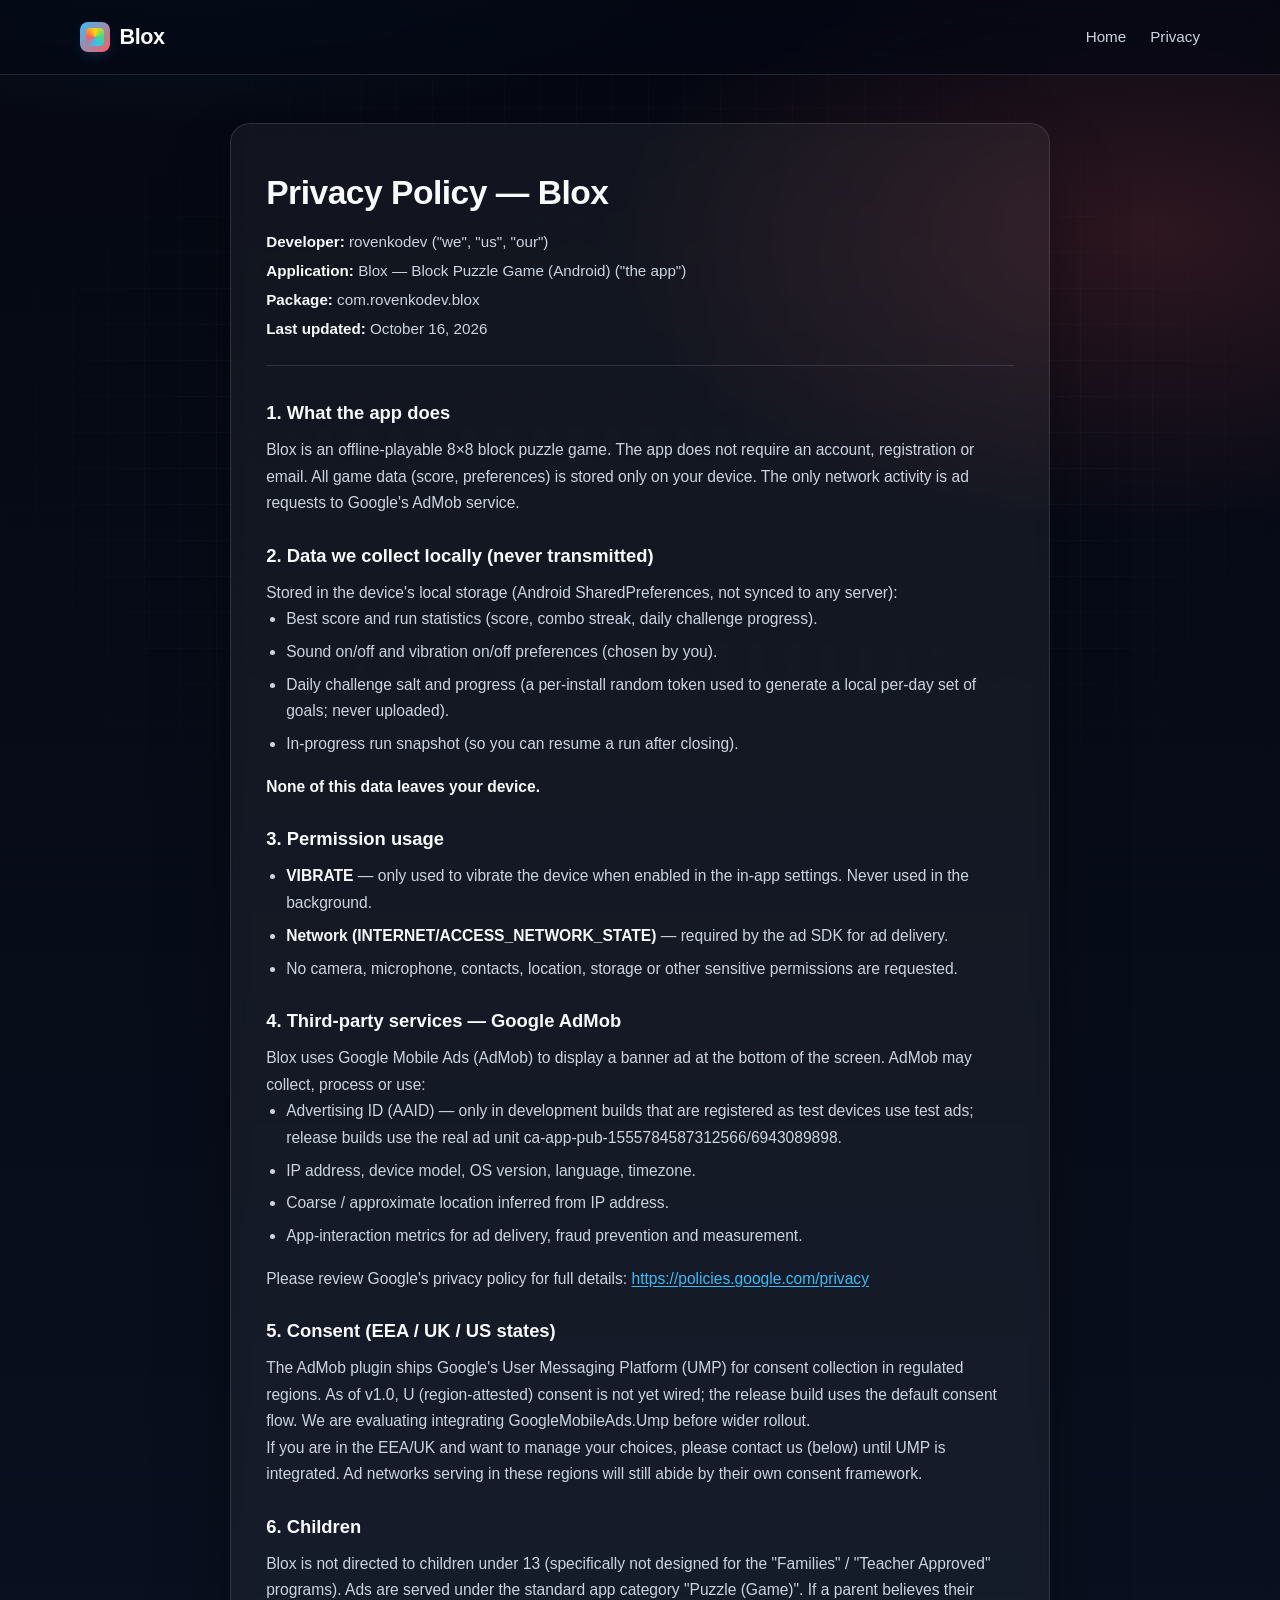
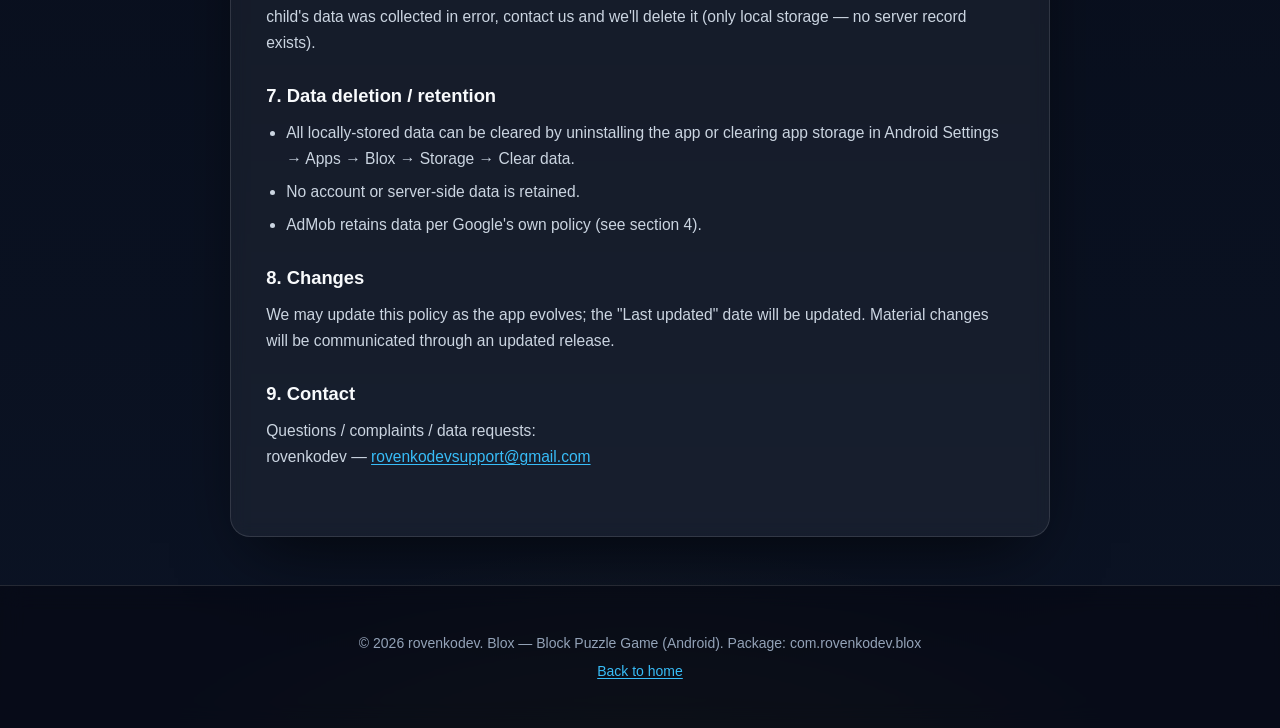
==== privacypolicy.html @ 8f660468 "Add Blox website" ====
<!DOCTYPE html>
<html lang="en">
<head>
  <meta charset="UTF-8" />
  <meta name="viewport" content="width=device-width, initial-scale=1.0" />
  <title>Privacy Policy — Blox</title>
  <meta name="description" content="Privacy policy for Blox, an offline-playable 8x8 block puzzle game for Android." />
  <link rel="icon" type="image/png" href="favicon.png" />
  <link rel="stylesheet" href="assets/css/style.css" />
</head>
<body>
  <header class="site-header">
    <div class="container header-inner">
      <a href="/" class="logo">
        <span class="logo-mark" aria-hidden="true"></span>
        Blox
      </a>
      <nav class="nav">
        <a href="/">Home</a>
        <a href="privacypolicy.html">Privacy</a>
      </nav>
    </div>
  </header>

  <main class="container" style="padding: 3rem 1.5rem 1rem;">
    <div class="policy-card container-narrow" style="max-width:var(--container-narrow); margin:0 auto;">
      <header class="policy-header">
        <h1>Privacy Policy — Blox</h1>
        <p><strong>Developer:</strong> rovenkodev ("we", "us", "our")</p>
        <p><strong>Application:</strong> Blox — Block Puzzle Game (Android) ("the app")</p>
        <p><strong>Package:</strong> com.rovenkodev.blox</p>
        <p><strong>Last updated:</strong> October 16, 2026</p>
      </header>

      <section>
        <h2>1. What the app does</h2>
        <p>
          Blox is an offline-playable 8×8 block puzzle game. The app does not require an account,
          registration or email. All game data (score, preferences) is stored only on your device.
          The only network activity is ad requests to Google's AdMob service.
        </p>
      </section>

      <section>
        <h2>2. Data we collect locally (never transmitted)</h2>
        <p>
          Stored in the device's local storage (Android SharedPreferences, not synced to any server):
        </p>
        <ul>
          <li>Best score and run statistics (score, combo streak, daily challenge progress).</li>
          <li>Sound on/off and vibration on/off preferences (chosen by you).</li>
          <li>Daily challenge salt and progress (a per-install random token used to generate a local per-day set of goals; never uploaded).</li>
          <li>In-progress run snapshot (so you can resume a run after closing).</li>
        </ul>
        <p><strong>None of this data leaves your device.</strong></p>
      </section>

      <section>
        <h2>3. Permission usage</h2>
        <ul>
          <li><strong>VIBRATE</strong> — only used to vibrate the device when enabled in the in-app settings. Never used in the background.</li>
          <li><strong>Network (INTERNET/ACCESS_NETWORK_STATE)</strong> — required by the ad SDK for ad delivery.</li>
          <li>No camera, microphone, contacts, location, storage or other sensitive permissions are requested.</li>
        </ul>
      </section>

      <section>
        <h2>4. Third-party services — Google AdMob</h2>
        <p>
          Blox uses Google Mobile Ads (AdMob) to display a banner ad at the bottom of the screen.
          AdMob may collect, process or use:
        </p>
        <ul>
          <li>Advertising ID (AAID) — only in development builds that are registered as test devices use test ads; release builds use the real ad unit ca-app-pub-1555784587312566/6943089898.</li>
          <li>IP address, device model, OS version, language, timezone.</li>
          <li>Coarse / approximate location inferred from IP address.</li>
          <li>App-interaction metrics for ad delivery, fraud prevention and measurement.</li>
        </ul>
        <p>
          Please review Google's privacy policy for full details:
          <a href="https://policies.google.com/privacy" target="_blank" rel="noopener noreferrer">https://policies.google.com/privacy</a>
        </p>
      </section>

      <section>
        <h2>5. Consent (EEA / UK / US states)</h2>
        <p>
          The AdMob plugin ships Google's User Messaging Platform (UMP) for consent collection in regulated
          regions. As of v1.0, U (region-attested) consent is not yet wired; the release build uses the
          default consent flow. We are evaluating integrating GoogleMobileAds.Ump before wider rollout.
        </p>
        <p>
          If you are in the EEA/UK and want to manage your choices, please contact us (below) until UMP is
          integrated. Ad networks serving in these regions will still abide by their own consent framework.
        </p>
      </section>

      <section>
        <h2>6. Children</h2>
        <p>
          Blox is not directed to children under 13 (specifically not designed for the "Families" /
          "Teacher Approved" programs). Ads are served under the standard app category "Puzzle (Game)".
          If a parent believes their child's data was collected in error, contact us and we'll delete it
          (only local storage — no server record exists).
        </p>
      </section>

      <section>
        <h2>7. Data deletion / retention</h2>
        <ul>
          <li>All locally-stored data can be cleared by uninstalling the app or clearing app storage in Android Settings → Apps → Blox → Storage → Clear data.</li>
          <li>No account or server-side data is retained.</li>
          <li>AdMob retains data per Google's own policy (see section 4).</li>
        </ul>
      </section>

      <section>
        <h2>8. Changes</h2>
        <p>
          We may update this policy as the app evolves; the "Last updated" date will be updated.
          Material changes will be communicated through an updated release.
        </p>
      </section>

      <section>
        <h2>9. Contact</h2>
        <p>
          Questions / complaints / data requests:<br />
          rovenkodev — <a href="mailto:rovenkodevsupport@gmail.com">rovenkodevsupport@gmail.com</a>
        </p>
      </section>
    </div>
  </main>

  <footer class="site-footer">
    <div class="container footer-inner">
      <p>&copy; 2026 rovenkodev. Blox — Block Puzzle Game (Android). Package: com.rovenkodev.blox</p>
      <p><a href="/">Back to home</a></p>
    </div>
  </footer>

  <script src="assets/js/script.js"></script>
</body>
</html>
---- assets/css/style.css ----
/* =========================
   Blox Website — Colorful Block Theme
   Dark grid background with vibrant red / green / blue / yellow pieces
   ========================= */
:root {
  --bg-0: #050812;
  --bg-1: #0b1324;
  --surface: rgba(255, 255, 255, 0.05);
  --surface-2: rgba(255, 255, 255, 0.08);
  --surface-strong: rgba(255, 255, 255, 0.10);
  --border: rgba(255, 255, 255, 0.12);
  --border-strong: rgba(255, 255, 255, 0.22);

  --text: #f8fafc;
  --text-2: #cbd5e1;
  --text-3: #94a3b8;

  --red: #ff5a5f;
  --green: #3ddc84;
  --blue: #38bdf8;
  --yellow: #ffd60a;
  --purple: #b388ff;
  --orange: #ffb86b;

  --glow-red: rgba(255, 90, 95, 0.30);
  --glow-green: rgba(61, 220, 132, 0.28);
  --glow-blue: rgba(56, 189, 248, 0.30);
  --glow-yellow: rgba(255, 214, 10, 0.30);

  --radius: 20px;
  --radius-sm: 12px;
  --radius-pill: 999px;
  --transition: 240ms cubic-bezier(0.2, 0.8, 0.2, 1);
  --shadow: 0 30px 70px -24px rgba(0, 0, 0, 0.7);
  --shadow-sm: 0 10px 28px -8px rgba(0, 0, 0, 0.5);

  --container: 1120px;
  --container-narrow: 820px;
  --header-h: 74px;
}

* { box-sizing: border-box; margin: 0; padding: 0; }
html { scroll-behavior: smooth; }
body {
  margin: 0;
  font-family: "Inter", -apple-system, BlinkMacSystemFont, "Segoe UI", Roboto, "Helvetica Neue", Arial, sans-serif;
  line-height: 1.6;
  color: var(--text);
  background:
    radial-gradient(1200px 600px at 15% -10%, rgba(56, 189, 248, 0.18), transparent 60%),
    radial-gradient(900px 500px at 90% 10%, rgba(255, 90, 95, 0.16), transparent 60%),
    radial-gradient(1000px 700px at 50% 110%, rgba(255, 214, 10, 0.12), transparent 60%),
    linear-gradient(180deg, var(--bg-0), var(--bg-1));
  min-height: 100vh;
  overflow-x: hidden;
  -webkit-font-smoothing: antialiased;
}

/* subtle pixel grid overlay */
body::before {
  content: "";
  position: fixed;
  inset: 0;
  pointer-events: none;
  z-index: -2;
  background-image:
    linear-gradient(rgba(255, 255, 255, 0.04) 1px, transparent 1px),
    linear-gradient(90deg, rgba(255, 255, 255, 0.04) 1px, transparent 1px);
  background-size: 36px 36px;
  mask-image: radial-gradient(ellipse at center, black 30%, transparent 80%);
  -webkit-mask-image: radial-gradient(ellipse at center, black 30%, transparent 80%);
}

.container {
  width: 100%;
  max-width: var(--container);
  margin: 0 auto;
  padding: 0 1.5rem;
}

.container-narrow {
  max-width: var(--container-narrow);
}

a { color: inherit; text-decoration: none; }
img { display: block; max-width: 100%; height: auto; }

/* ---------- Header ---------- */
.site-header {
  position: sticky;
  top: 0;
  z-index: 100;
  background: rgba(5, 8, 18, 0.72);
  backdrop-filter: blur(18px) saturate(140%);
  -webkit-backdrop-filter: blur(18px) saturate(140%);
  border-bottom: 1px solid var(--border);
}

.header-inner {
  display: flex;
  align-items: center;
  justify-content: space-between;
  padding: 0.9rem 0;
  gap: 1rem;
  min-height: var(--header-h);
}

.logo {
  display: inline-flex;
  align-items: center;
  gap: 0.6rem;
  font-size: 1.35rem;
  font-weight: 800;
  letter-spacing: -0.5px;
  color: var(--text);
}
.logo-mark {
  width: 30px;
  height: 30px;
  border-radius: 8px;
  background: linear-gradient(135deg, var(--blue), var(--red));
  box-shadow: 0 6px 16px -6px var(--glow-blue);
  position: relative;
  overflow: hidden;
}
.logo-mark::after {
  content: "";
  position: absolute;
  inset: 6px;
  border-radius: 4px;
  background: conic-gradient(from 0deg, var(--yellow), var(--green), var(--blue), var(--red), var(--yellow));
}

.nav {
  display: flex;
  gap: 1.5rem;
  align-items: center;
}
.nav a {
  color: var(--text-2);
  font-size: 0.95rem;
  font-weight: 500;
  transition: color var(--transition);
}
.nav a:hover { color: var(--text); }

/* ---------- Hero ---------- */
.hero {
  position: relative;
  padding: 5.5rem 0 4rem;
  text-align: center;
  overflow: hidden;
}

.hero-pieces {
  position: absolute;
  inset: 0;
  pointer-events: none;
  z-index: 0;
}
.piece-float {
  position: absolute;
  opacity: 0.62;
  filter: drop-shadow(0 12px 24px rgba(0, 0, 0, 0.5));
  animation: floatY 7s ease-in-out infinite;
  will-change: transform;
}
.piece-float:nth-child(2) { animation-duration: 8.5s; animation-delay: -1.2s; }
.piece-float:nth-child(3) { animation-duration: 6.4s; animation-delay: -2.4s; }
.piece-float:nth-child(4) { animation-duration: 9s; animation-delay: -3.1s; }
.piece-float:nth-child(5) { animation-duration: 7.6s; animation-delay: -0.7s; }
.piece-float:nth-child(6) { animation-duration: 8.2s; animation-delay: -4s; }

@keyframes floatY {
  0%, 100% { transform: translateY(0) rotate(var(--r, 0deg)); }
  50% { transform: translateY(-16px) rotate(var(--r, 0deg)); }
}

.hero-content {
  position: relative;
  z-index: 1;
}

.hero-badge {
  width: 156px;
  height: 156px;
  margin: 0 auto 1.75rem;
  border-radius: 26%;
  overflow: hidden;
  box-shadow:
    0 24px 60px -12px rgba(0, 0, 0, 0.6),
    0 0 0 1px rgba(255, 255, 255, 0.15),
    0 0 48px rgba(56, 189, 248, 0.25);
  background: var(--surface);
  animation: popIn 700ms cubic-bezier(0.2, 1.2, 0.3, 1) both;
}
.hero-badge img {
  width: 100%;
  height: 100%;
  object-fit: cover;
}

@keyframes popIn {
  from { opacity: 0; transform: scale(0.82) translateY(12px); }
  to   { opacity: 1; transform: none; }
}

.hero h1 {
  font-size: clamp(3.2rem, 9vw, 5.6rem);
  font-weight: 900;
  letter-spacing: -2px;
  line-height: 1;
  margin: 0 0 0.75rem;
  background: linear-gradient(180deg, #ffffff, #b9c6e6);
  -webkit-background-clip: text;
  background-clip: text;
  color: transparent;
}
.hero h1 .accent {
  background: linear-gradient(100deg, var(--red), var(--yellow), var(--green), var(--blue));
  -webkit-background-clip: text;
  background-clip: text;
  color: transparent;
}

.tagline {
  font-size: clamp(1.15rem, 2.2vw, 1.5rem);
  color: var(--text-2);
  margin: 0 auto 1rem;
  max-width: 640px;
  font-weight: 500;
}

.description {
  font-size: 1.05rem;
  color: var(--text-3);
  max-width: 600px;
  margin: 0 auto 2rem;
  line-height: 1.7;
}

.cta-group {
  display: flex;
  gap: 1rem;
  justify-content: center;
  flex-wrap: wrap;
}

/* ---------- Buttons ---------- */
.btn {
  display: inline-flex;
  align-items: center;
  justify-content: center;
  gap: 0.6rem;
  padding: 1rem 1.8rem;
  border-radius: var(--radius-pill);
  font-weight: 700;
  font-size: 1rem;
  text-align: center;
  border: 1px solid transparent;
  cursor: pointer;
  transition: transform var(--transition), box-shadow var(--transition), background var(--transition), border-color var(--transition);
  font-family: inherit;
  position: relative;
  overflow: hidden;
}
.btn:active { transform: scale(0.98); }
.btn::after {
  content: "";
  position: absolute;
  inset: 0;
  background: linear-gradient(120deg, transparent 0%, rgba(255,255,255,0.22) 50%, transparent 100%);
  transform: translateX(-120%);
  transition: transform 600ms ease;
}
.btn:hover::after { transform: translateX(120%); }

.btn-primary {
  background: linear-gradient(135deg, var(--blue), #6366f1);
  border-color: rgba(255, 255, 255, 0.18);
  color: #fff;
  box-shadow: 0 12px 30px -8px var(--glow-blue);
}
.btn-primary:hover {
  transform: translateY(-2px);
  box-shadow: 0 18px 40px -8px var(--glow-blue);
}
.btn-secondary {
  background: var(--surface-2);
  border-color: var(--border-strong);
  color: var(--text);
}
.btn-secondary:hover {
  background: var(--surface-strong);
  transform: translateY(-2px);
}

/* play badge */
.btn .play-icon {
  width: 20px;
  height: 20px;
  border-radius: 4px;
  background: #fff;
  display: inline-grid;
  place-items: center;
  color: #0f172a;
  font-weight: 900;
  font-size: 0.7rem;
}

/* ---------- Section heads ---------- */
.section {
  padding: 5rem 0;
}
.section-head {
  text-align: center;
  margin-bottom: 3rem;
}
.section-head h2 {
  font-size: clamp(1.9rem, 4vw, 2.6rem);
  font-weight: 800;
  letter-spacing: -1px;
  margin: 0 0 0.75rem;
}
.section-head p {
  color: var(--text-3);
  max-width: 620px;
  margin: 0 auto;
  font-size: 1.05rem;
}

/* ---------- Pieces grid ---------- */
.piece-grid {
  display: grid;
  grid-template-columns: repeat(auto-fit, minmax(230px, 1fr));
  gap: 1.25rem;
}
.piece-card {
  background: var(--surface);
  border: 1px solid var(--border);
  border-radius: var(--radius);
  padding: 1.6rem 1.4rem 1.4rem;
  text-align: center;
  backdrop-filter: blur(8px);
  transition: transform var(--transition), border-color var(--transition), background var(--transition);
  opacity: 0;
  transform: translateY(16px);
}
.piece-card.is-visible {
  opacity: 1;
  transform: none;
  transition: opacity 600ms ease, transform 600ms ease, border-color var(--transition), background var(--transition);
}
.piece-card:hover {
  transform: translateY(-6px);
  border-color: var(--border-strong);
  background: var(--surface-2);
}
.piece-art {
  height: 110px;
  display: grid;
  place-items: center;
  margin-bottom: 1rem;
}
.piece {
  width: 96px;
  height: auto;
  filter: drop-shadow(0 8px 18px rgba(0, 0, 0, 0.45));
}
.piece-red { color: var(--red); }
.piece-green { color: var(--green); }
.piece-blue { color: var(--blue); }
.piece-yellow { color: var(--yellow); }
.piece-purple { color: var(--purple); }
.piece-orange { color: var(--orange); }

.piece-card h3 {
  font-size: 1.1rem;
  font-weight: 700;
  margin: 0 0 0.35rem;
}
.piece-card p {
  color: var(--text-3);
  font-size: 0.92rem;
  margin: 0;
}

/* ---------- Features ---------- */
.feature-grid {
  display: grid;
  grid-template-columns: repeat(auto-fit, minmax(240px, 1fr));
  gap: 1rem;
}
.feature-card {
  background: var(--surface);
  border: 1px solid var(--border);
  border-radius: var(--radius);
  padding: 1.4rem 1.3rem;
  transition: transform var(--transition), border-color var(--transition), background var(--transition);
  opacity: 0;
  transform: translateY(16px);
}
.feature-card.is-visible {
  opacity: 1;
  transform: none;
  transition: opacity 600ms ease, transform 600ms ease;
}
.feature-card:hover {
  transform: translateY(-4px);
  border-color: var(--border-strong);
  background: var(--surface-2);
}
.feature-card .feature-icon {
  width: 40px;
  height: 40px;
  border-radius: 10px;
  display: grid;
  place-items: center;
  margin-bottom: 0.9rem;
  background: var(--surface-2);
  border: 1px solid var(--border);
}
.feature-card .feature-icon .mini-piece {
  width: 22px;
  height: 22px;
  border-radius: 4px;
  background: currentColor;
  box-shadow: inset 0 -2px 0 rgba(0,0,0,0.25);
}
.feature-card h3 {
  font-size: 1.05rem;
  font-weight: 700;
  margin: 0 0 0.4rem;
}
.feature-card p {
  color: var(--text-3);
  font-size: 0.92rem;
  margin: 0;
  line-height: 1.6;
}

/* colored icon variants */
.icon-red { color: var(--red); }
.icon-green { color: var(--green); }
.icon-blue { color: var(--blue); }
.icon-yellow { color: var(--yellow); }
.icon-purple { color: var(--purple); }

/* ---------- Steps ---------- */
.steps {
  display: grid;
  grid-template-columns: repeat(auto-fit, minmax(220px, 1fr));
  gap: 1rem;
  counter-reset: step;
}
.step-card {
  background: var(--surface);
  border: 1px solid var(--border);
  border-radius: var(--radius);
  padding: 1.5rem 1.3rem;
  position: relative;
  opacity: 0;
  transform: translateY(16px);
}
.step-card.is-visible {
  opacity: 1;
  transform: none;
  transition: opacity 600ms ease, transform 600ms ease;
}
.step-card .step-num {
  font-size: 0.8rem;
  font-weight: 800;
  color: var(--text-3);
  letter-spacing: 1px;
  margin-bottom: 0.6rem;
}
.step-card h3 {
  font-size: 1.05rem;
  font-weight: 700;
  margin: 0 0 0.4rem;
}
.step-card p {
  color: var(--text-3);
  font-size: 0.92rem;
  margin: 0;
}

/* ---------- Privacy card ---------- */
.policy-card {
  background: var(--surface);
  border: 1px solid var(--border);
  border-radius: var(--radius);
  padding: 2.6rem 2.2rem;
  box-shadow: var(--shadow);
  backdrop-filter: blur(8px);
  margin-bottom: 2rem;
}
.policy-card header.policy-header {
  margin-bottom: 2rem;
  border-bottom: 1px solid var(--border);
  padding-bottom: 1.25rem;
}
.policy-card h1 {
  font-size: clamp(1.7rem, 3.5vw, 2.1rem);
  font-weight: 800;
  margin: 0 0 0.6rem;
  letter-spacing: -0.5px;
}
.policy-card header.policy-header p {
  margin: 0.2rem 0;
  color: var(--text-2);
  font-size: 0.95rem;
}
.policy-card section { margin-bottom: 1.5rem; }
.policy-card h2 {
  font-size: 1.15rem;
  font-weight: 700;
  margin: 0 0 0.6rem;
  color: var(--text);
}
.policy-card p, .policy-card li {
  color: var(--text-2);
  font-size: 0.975rem;
  line-height: 1.7;
}
.policy-card ul {
  padding-left: 1.25rem;
  margin: 0 0 1rem;
}
.policy-card li { margin-bottom: 0.4rem; }
.policy-card strong { color: var(--text); }
.policy-card a {
  color: var(--blue);
  text-decoration: underline;
  text-underline-offset: 2px;
}
.policy-card a:hover { color: var(--yellow); }

/* ---------- Footer ---------- */
.site-footer {
  border-top: 1px solid var(--border);
  background: rgba(5, 8, 18, 0.6);
  backdrop-filter: blur(12px);
  padding: 2.5rem 0;
  margin-top: 2rem;
}
.footer-inner {
  text-align: center;
  color: var(--text-3);
  font-size: 0.875rem;
}
.footer-inner p { margin: 0.35rem 0; }
.footer-inner a {
  color: var(--blue);
  text-decoration: underline;
  text-underline-offset: 2px;
}
.footer-inner a:hover { color: var(--yellow); }

/* ---------- Responsive ---------- */
@media (max-width: 760px) {
  .hero { padding: 4rem 0 3rem; }
  .hero-badge { width: 120px; height: 120px; }
  .piece-float { transform: scale(0.7); }
  .piece-float:nth-child(n) { transform: scale(0.7); }
  .section { padding: 3.5rem 0; }
  .policy-card { padding: 1.6rem 1.2rem; }
}
@media (max-width: 480px) {
  .piece-float { display: none; }
  .nav { gap: 1rem; }
}

/* respect reduced motion */
@media (prefers-reduced-motion: reduce) {
  *, *::before, *::after {
    animation-duration: 0.001ms !important;
    transition-duration: 0.001ms !important;
  }
  .piece-card, .feature-card, .step-card { opacity: 1; transform: none; }
}
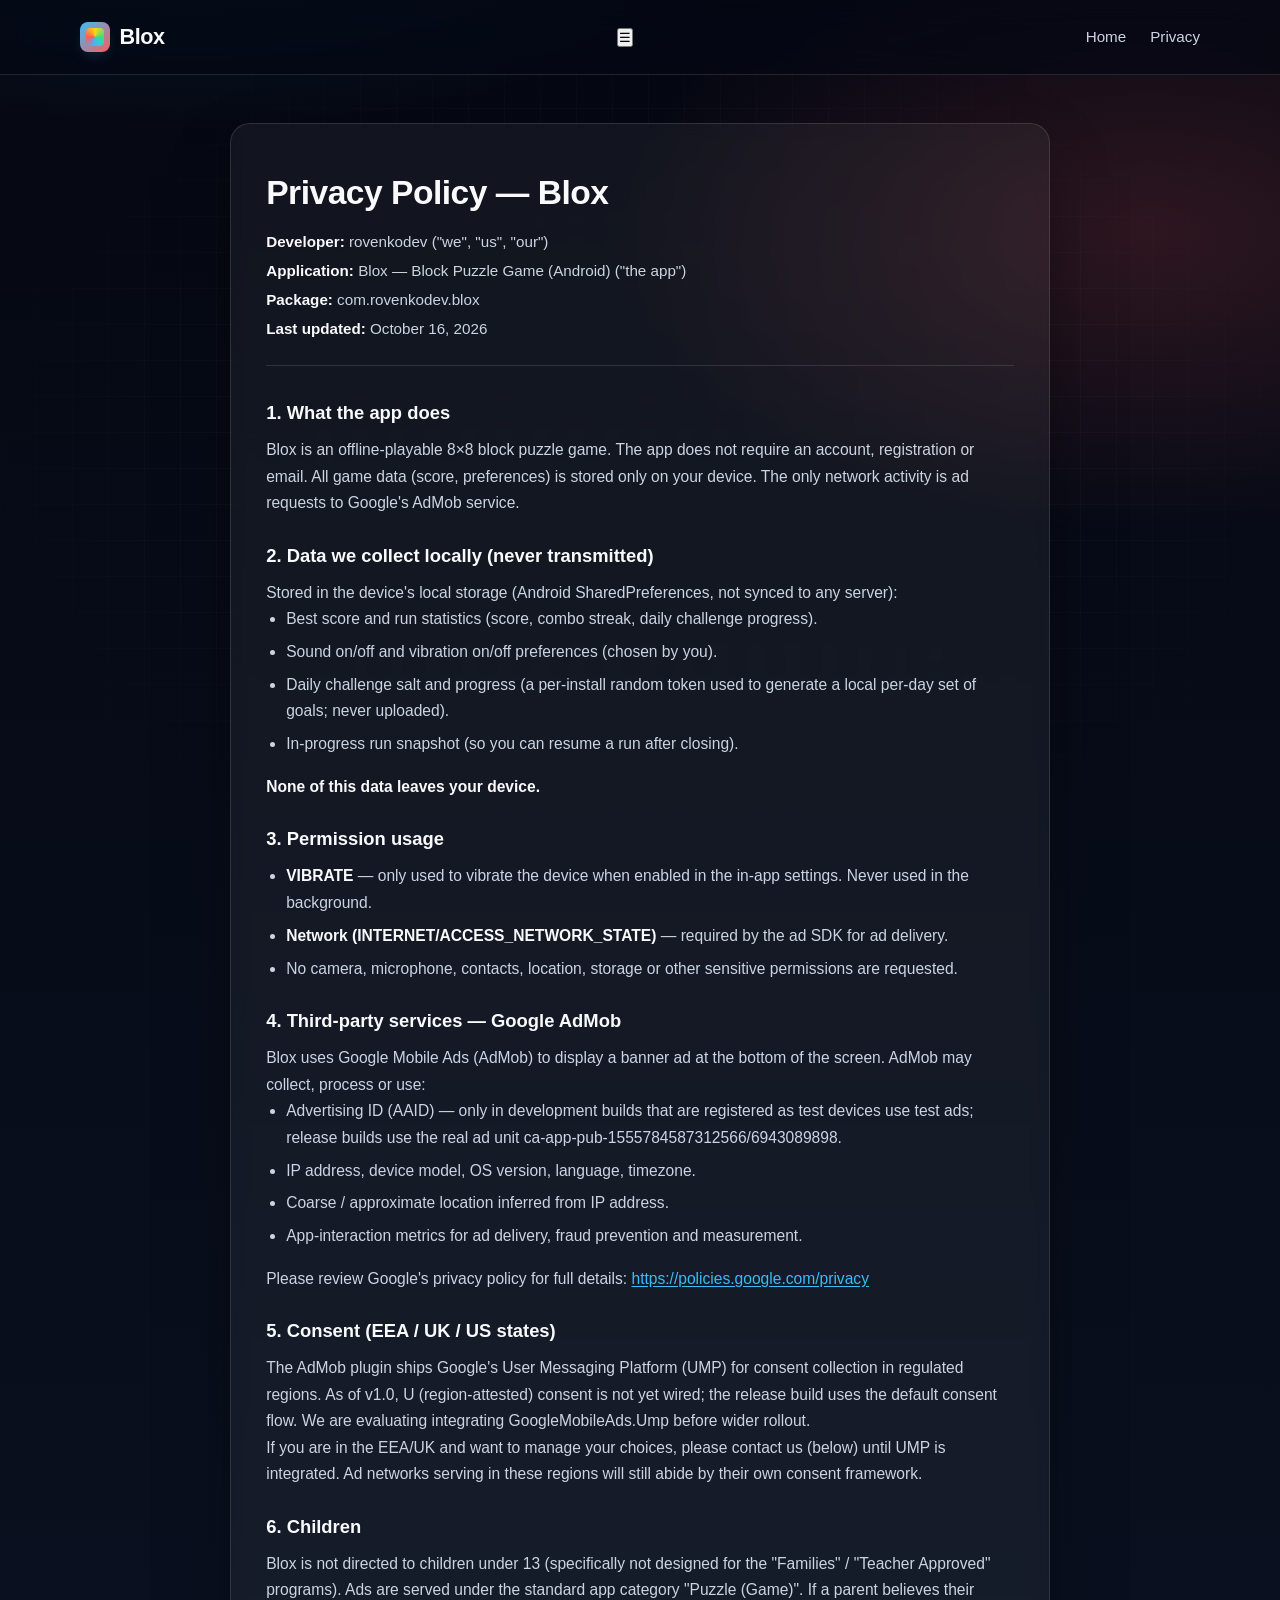
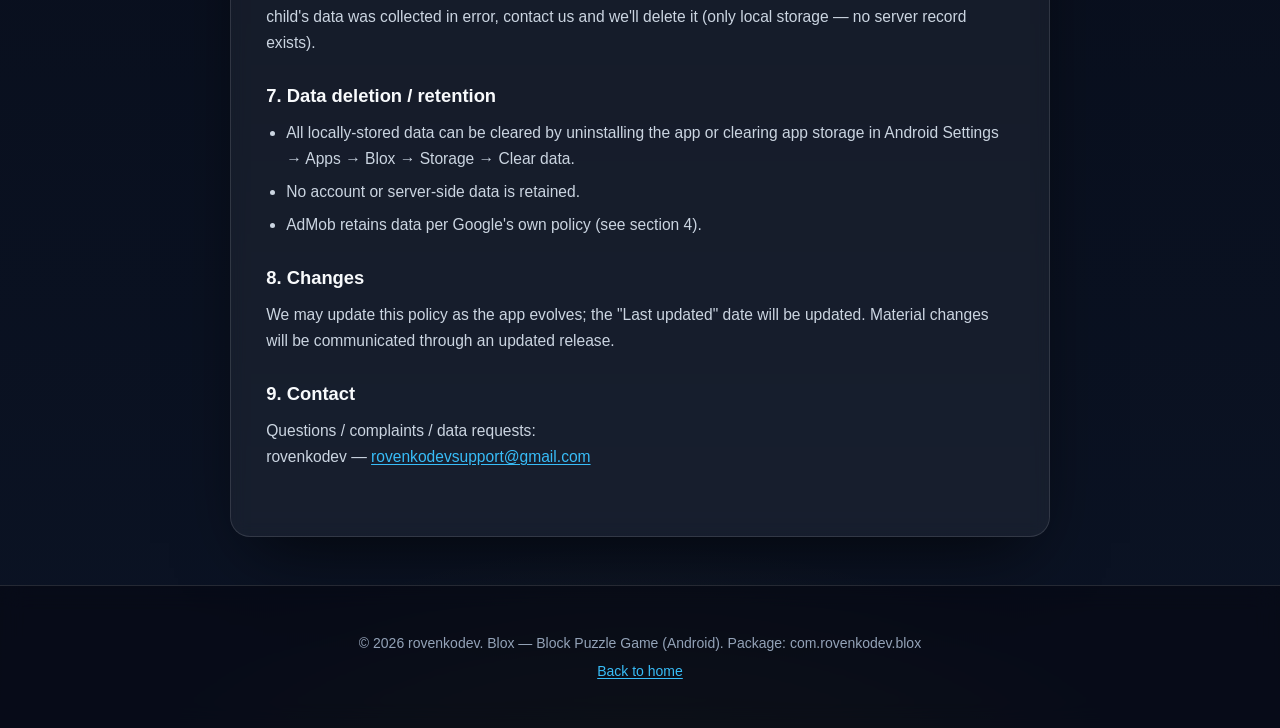
==== commit d7971d69: "Add responsive mobile navbar" ====
--- a/privacypolicy.html
+++ b/privacypolicy.html
@@ -15,7 +15,8 @@
         <span class="logo-mark" aria-hidden="true"></span>
         Blox
       </a>
-      <nav class="nav">
+      <button class="nav-toggle" id="nav-toggle" aria-label="Open menu" aria-expanded="false" type="button">&#9776;</button>
+      <nav class="nav" id="site-nav">
         <a href="/">Home</a>
         <a href="privacypolicy.html">Privacy</a>
       </nav>
--- a/assets/css/style.css
+++ b/assets/css/style.css
@@ -363,9 +363,18 @@
   margin-bottom: 1rem;
 }
 .piece {
-  width: 96px;
+  width: auto;
   height: auto;
+  max-width: 96px;
+  max-height: 96px;
   filter: drop-shadow(0 8px 18px rgba(0, 0, 0, 0.45));
+}
+
+.piece rect {
+  fill: currentColor;
+  stroke: rgba(0, 0, 0, 0.35);
+  stroke-width: 2px;
+  stroke-linejoin: round;
 }
 .piece-red { color: var(--red); }
 .piece-green { color: var(--green); }
@@ -578,4 +587,35 @@
     transition-duration: 0.001ms !important;
   }
   .piece-card, .feature-card, .step-card { opacity: 1; transform: none; }
-}+}
+
+/* ---------- Mobile navbar ---------- */
+@media (max-width: 760px) {
+  .header-inner {
+    flex-wrap: wrap;
+    align-items: center;
+    gap: 0.75rem;
+  }
+  .logo { flex: 1 1 auto; }
+  .nav-toggle { display: inline-flex; }
+  .nav {
+    display: none;
+    flex-direction: column;
+    width: 100%;
+    gap: 0.5rem;
+    padding-top: 0.5rem;
+  }
+  .nav.is-open { display: flex; }
+  .nav a {
+    display: block;
+    text-align: center;
+    padding: 0.7rem 1rem;
+    background: var(--surface);
+    border: 1px solid var(--border);
+    border-radius: var(--radius-sm);
+  }
+  .nav a:hover {
+    background: var(--surface-2);
+    border-color: var(--border-strong);
+  }
+}
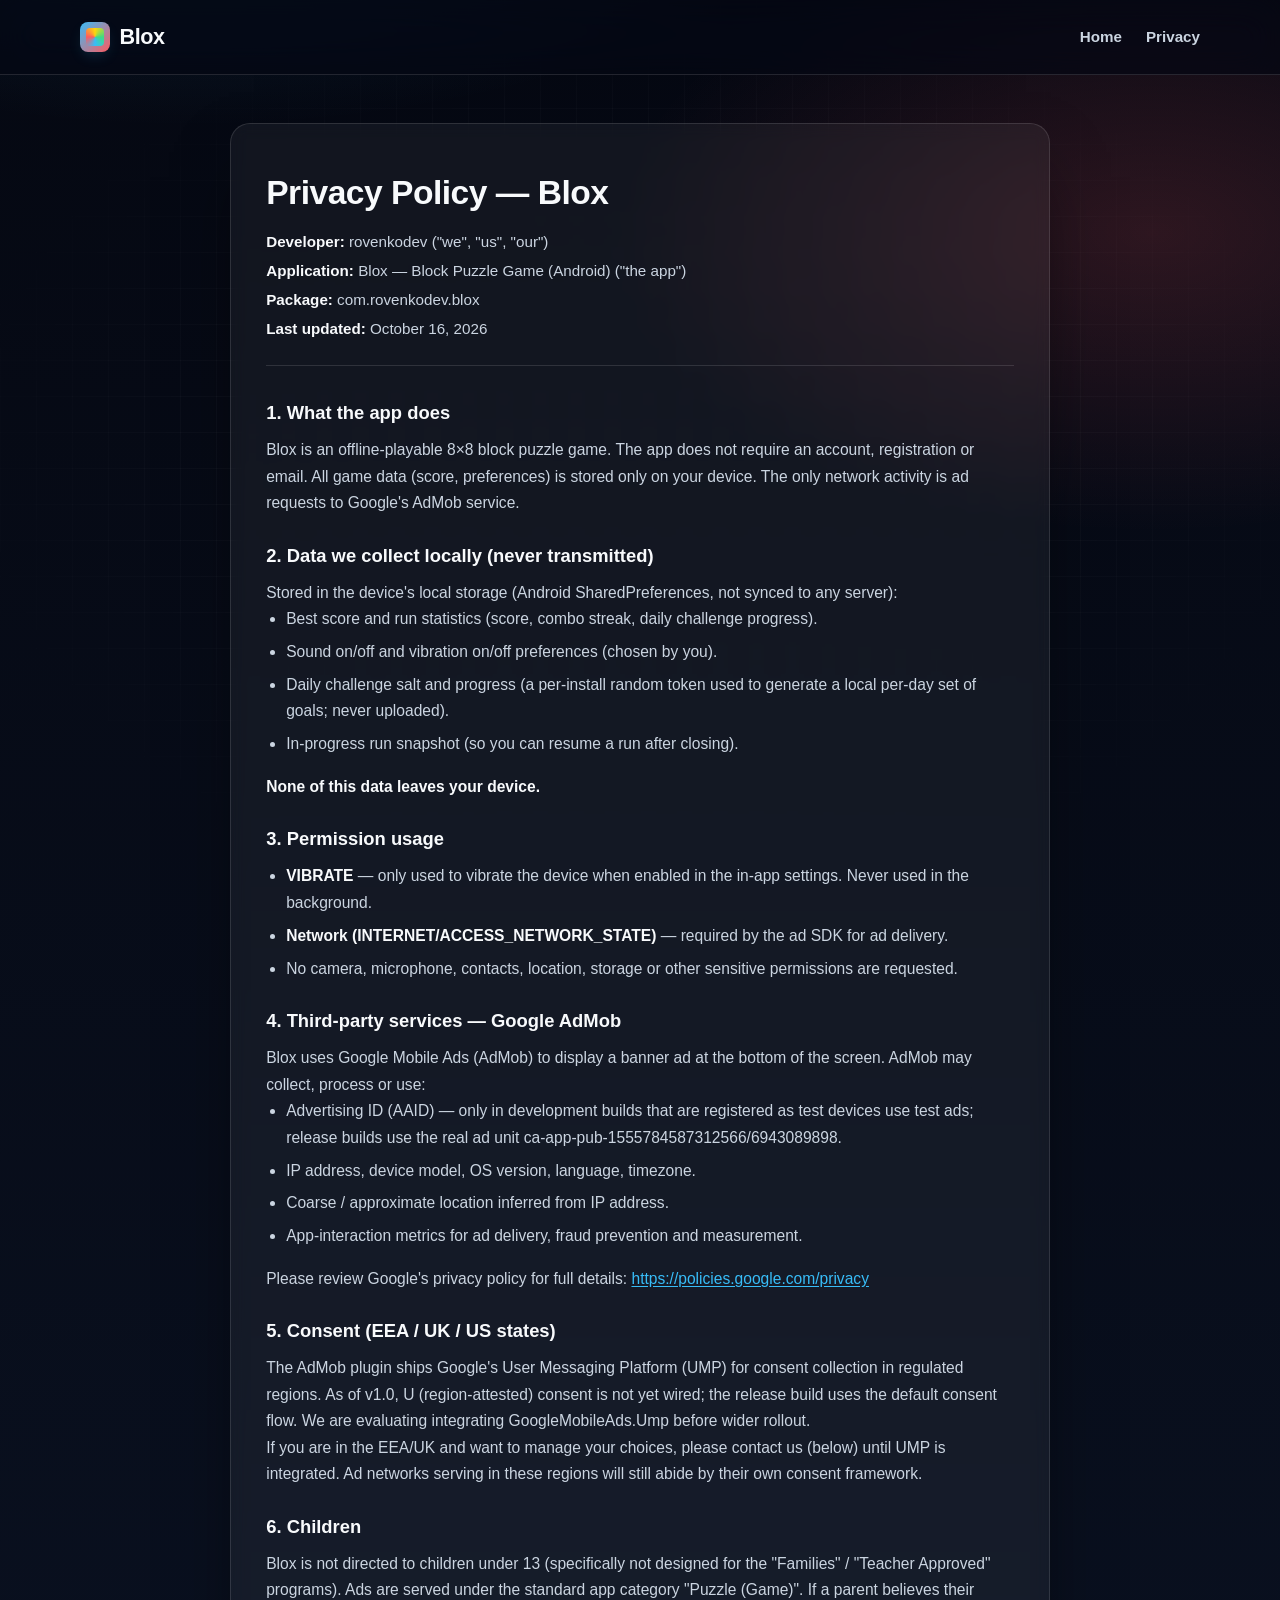
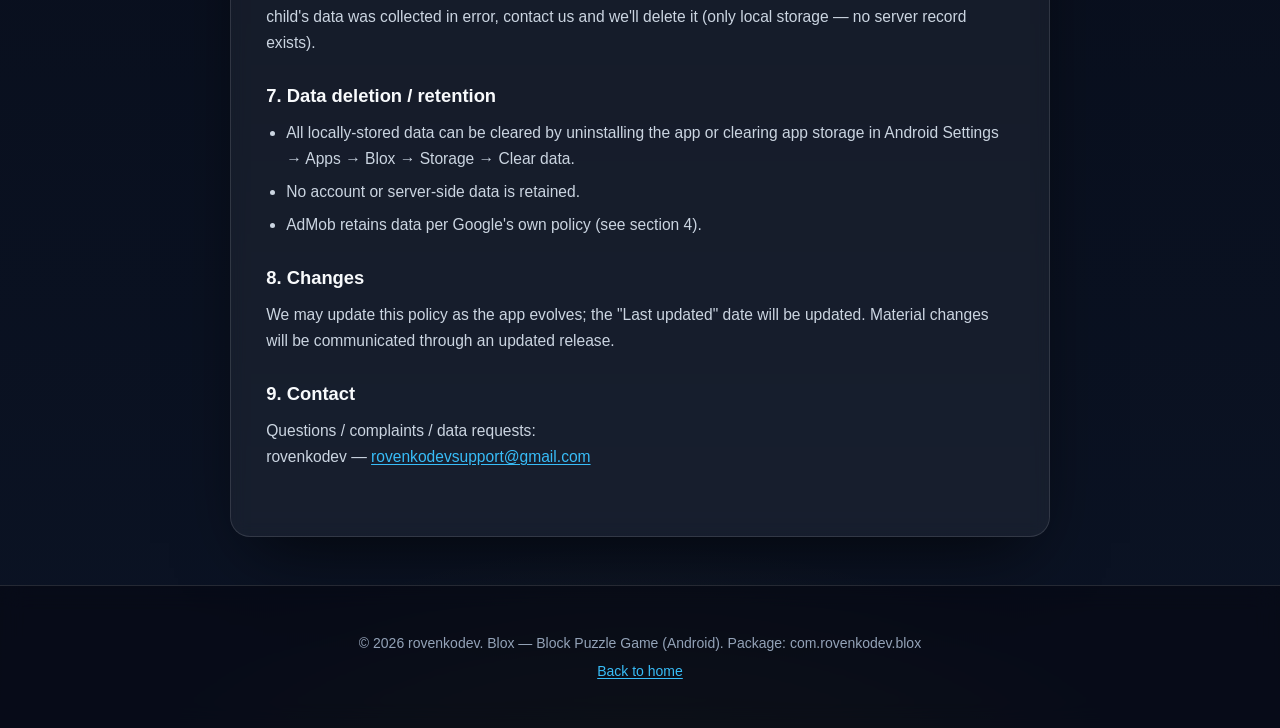
==== commit 48b8dfcf: "Make mobile navbar an overlay with bold text links" ====
--- a/privacypolicy.html
+++ b/privacypolicy.html
@@ -15,7 +15,7 @@
         <span class="logo-mark" aria-hidden="true"></span>
         Blox
       </a>
-      <button class="nav-toggle" id="nav-toggle" aria-label="Open menu" aria-expanded="false" type="button">&#9776;</button>
+      <button class="nav-toggle" id="nav-toggle" aria-label="Toggle menu" aria-expanded="false" type="button">Menu</button>
       <nav class="nav" id="site-nav">
         <a href="/">Home</a>
         <a href="privacypolicy.html">Privacy</a>
--- a/assets/css/style.css
+++ b/assets/css/style.css
@@ -139,11 +139,25 @@
 .nav a {
   color: var(--text-2);
   font-size: 0.95rem;
-  font-weight: 500;
+  font-weight: 700;
   transition: color var(--transition);
 }
 .nav a:hover { color: var(--text); }
 
+/* Mobile menu toggle (hidden on desktop) */
+.nav-toggle {
+  display: none;
+  align-items: center;
+  justify-content: center;
+  padding: 0.4rem 0.6rem;
+  border: none;
+  background: transparent;
+  color: var(--text);
+  font-size: 1rem;
+  font-weight: 700;
+  line-height: 1;
+  cursor: pointer;
+}
 /* ---------- Hero ---------- */
 .hero {
   position: relative;
@@ -600,22 +614,32 @@
   .nav-toggle { display: inline-flex; }
   .nav {
     display: none;
+    position: absolute;
+    top: 100%;
+    left: 0;
+    right: 0;
     flex-direction: column;
-    width: 100%;
-    gap: 0.5rem;
-    padding-top: 0.5rem;
+    align-items: center;
+    gap: 0.35rem;
+    margin: 0;
+    padding: 1rem 1rem 1.25rem;
+    background: rgba(5, 8, 18, 0.92);
+    backdrop-filter: blur(18px) saturate(140%);
+    -webkit-backdrop-filter: blur(18px) saturate(140%);
+    border-bottom: 1px solid var(--border);
+    z-index: 99;
   }
+  .container { padding-inline: 1rem; }
   .nav.is-open { display: flex; }
   .nav a {
     display: block;
+    width: 100%;
     text-align: center;
-    padding: 0.7rem 1rem;
-    background: var(--surface);
-    border: 1px solid var(--border);
-    border-radius: var(--radius-sm);
+    padding: 0.5rem 0.75rem;
+    font-weight: 700;
+    background: transparent;
+    border: none;
+    border-radius: 0;
   }
-  .nav a:hover {
-    background: var(--surface-2);
-    border-color: var(--border-strong);
-  }
-}
+  .nav a:hover { color: var(--text); }
+}
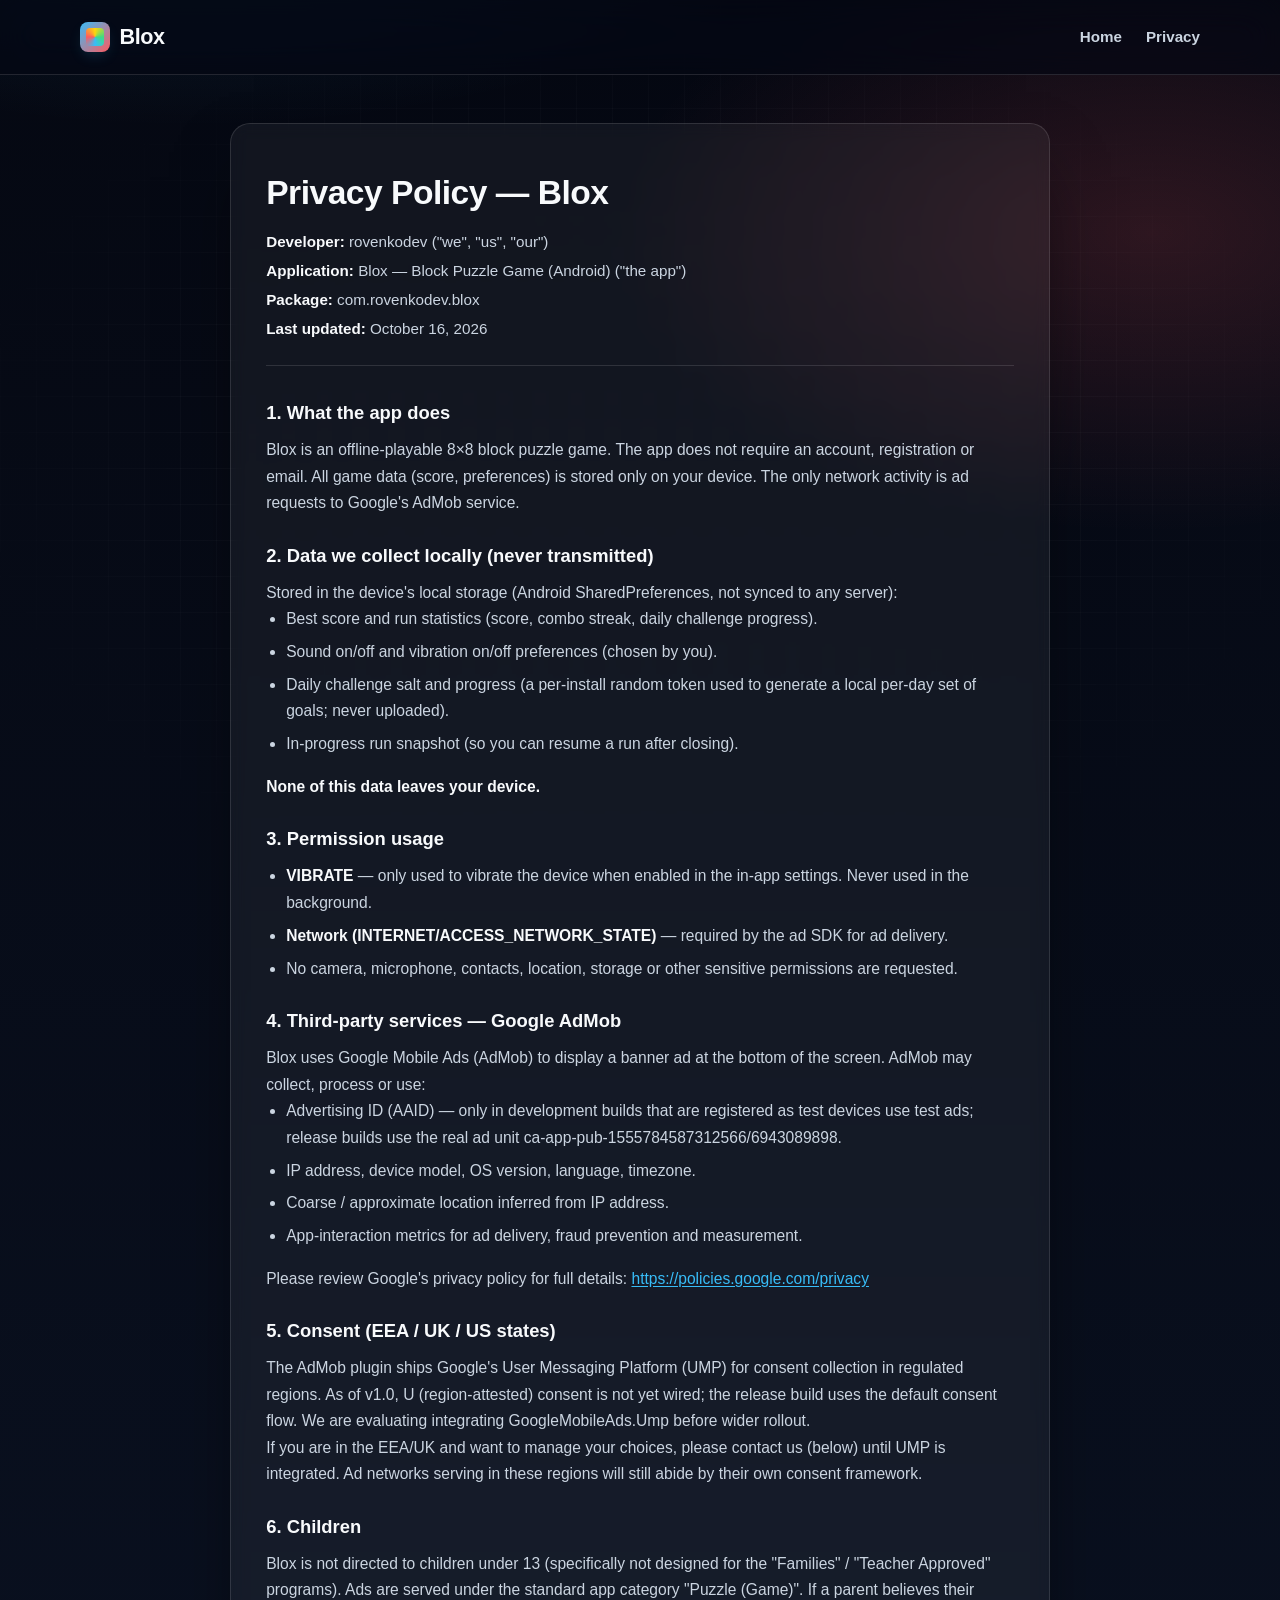
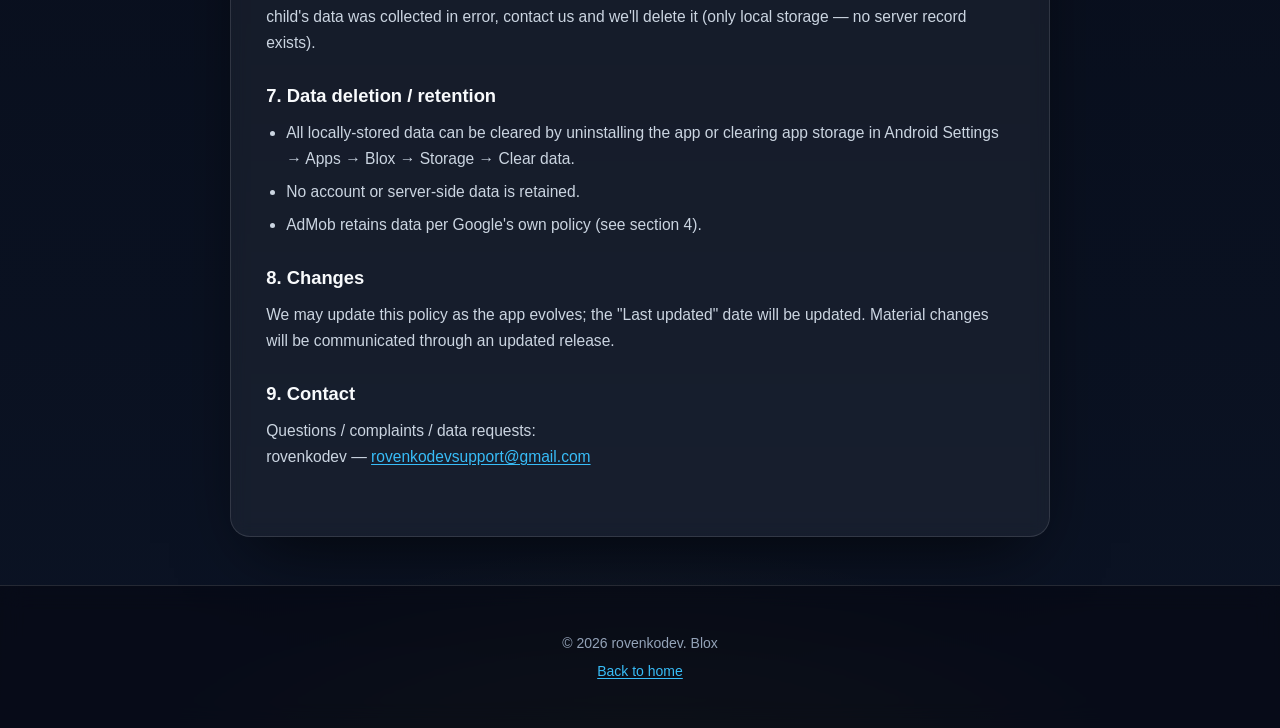
==== commit bdf8fc9c: "Simplify footer" ====
--- a/privacypolicy.html
+++ b/privacypolicy.html
@@ -15,7 +15,7 @@
         <span class="logo-mark" aria-hidden="true"></span>
         Blox
       </a>
-      <button class="nav-toggle" id="nav-toggle" aria-label="Toggle menu" aria-expanded="false" type="button">Menu</button>
+      <button class="nav-toggle" id="nav-toggle" aria-label="Toggle menu" aria-expanded="false" type="button">&#9776;</button>
       <nav class="nav" id="site-nav">
         <a href="/">Home</a>
         <a href="privacypolicy.html">Privacy</a>
@@ -135,7 +135,7 @@
 
   <footer class="site-footer">
     <div class="container footer-inner">
-      <p>&copy; 2026 rovenkodev. Blox — Block Puzzle Game (Android). Package: com.rovenkodev.blox</p>
+      <p>&copy; 2026 rovenkodev. Blox</p>
       <p><a href="/">Back to home</a></p>
     </div>
   </footer>
--- a/assets/css/style.css
+++ b/assets/css/style.css
@@ -153,8 +153,7 @@
   border: none;
   background: transparent;
   color: var(--text);
-  font-size: 1rem;
-  font-weight: 700;
+  font-size: 1.4rem;
   line-height: 1;
   cursor: pointer;
 }
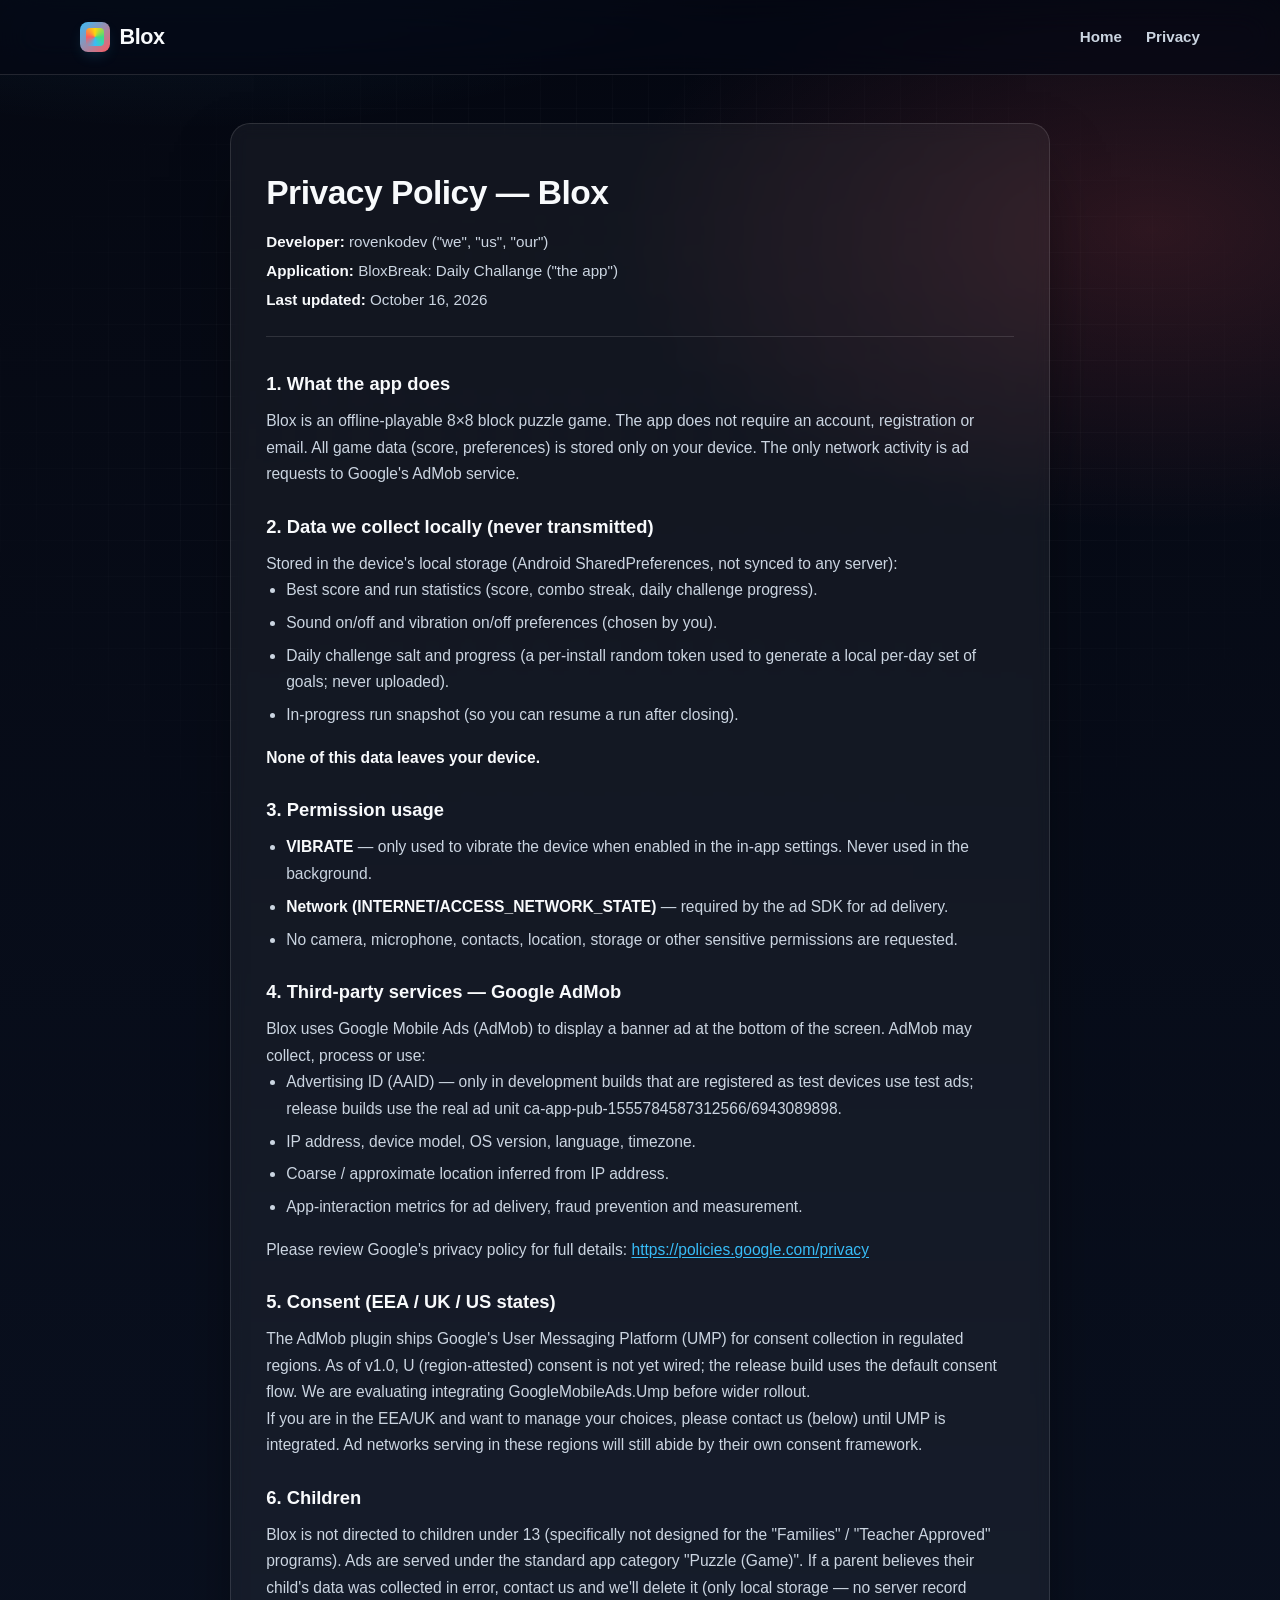
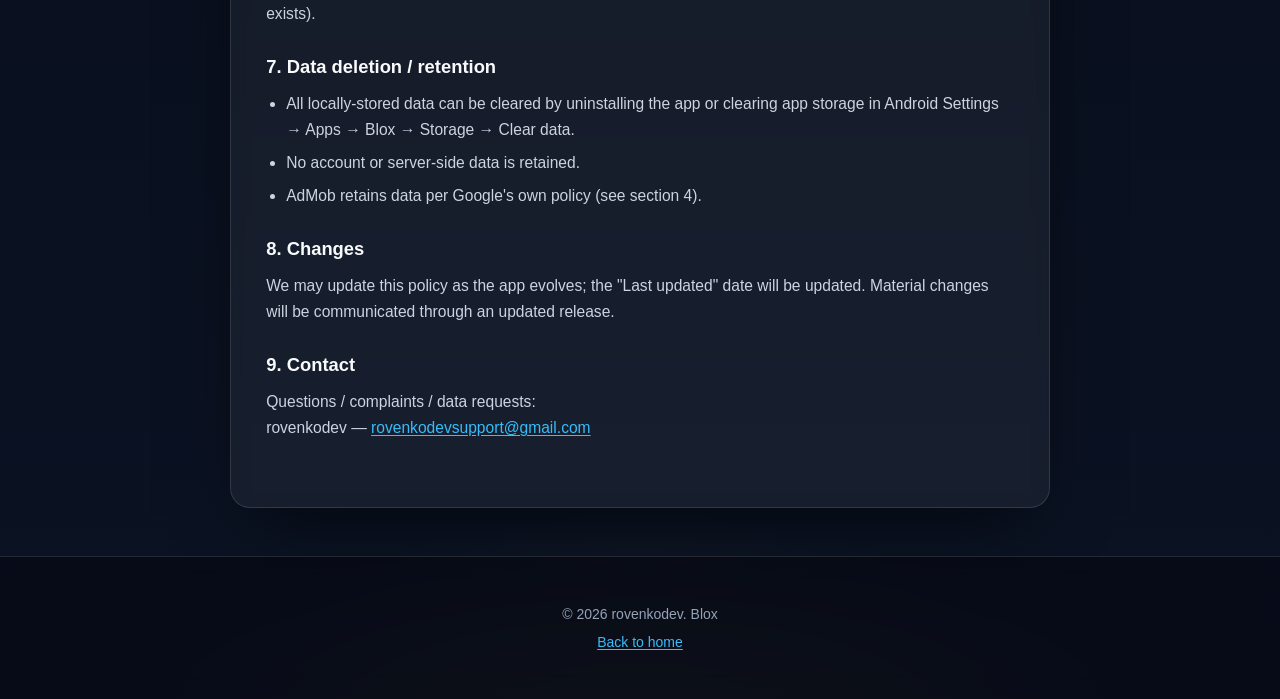
==== commit 309c2b66: "Update privacy policy application name and remove package" ====
--- a/privacypolicy.html
+++ b/privacypolicy.html
@@ -28,8 +28,7 @@
       <header class="policy-header">
         <h1>Privacy Policy — Blox</h1>
         <p><strong>Developer:</strong> rovenkodev ("we", "us", "our")</p>
-        <p><strong>Application:</strong> Blox — Block Puzzle Game (Android) ("the app")</p>
-        <p><strong>Package:</strong> com.rovenkodev.blox</p>
+        <p><strong>Application:</strong> BloxBreak: Daily Challange ("the app")</p>
         <p><strong>Last updated:</strong> October 16, 2026</p>
       </header>
 
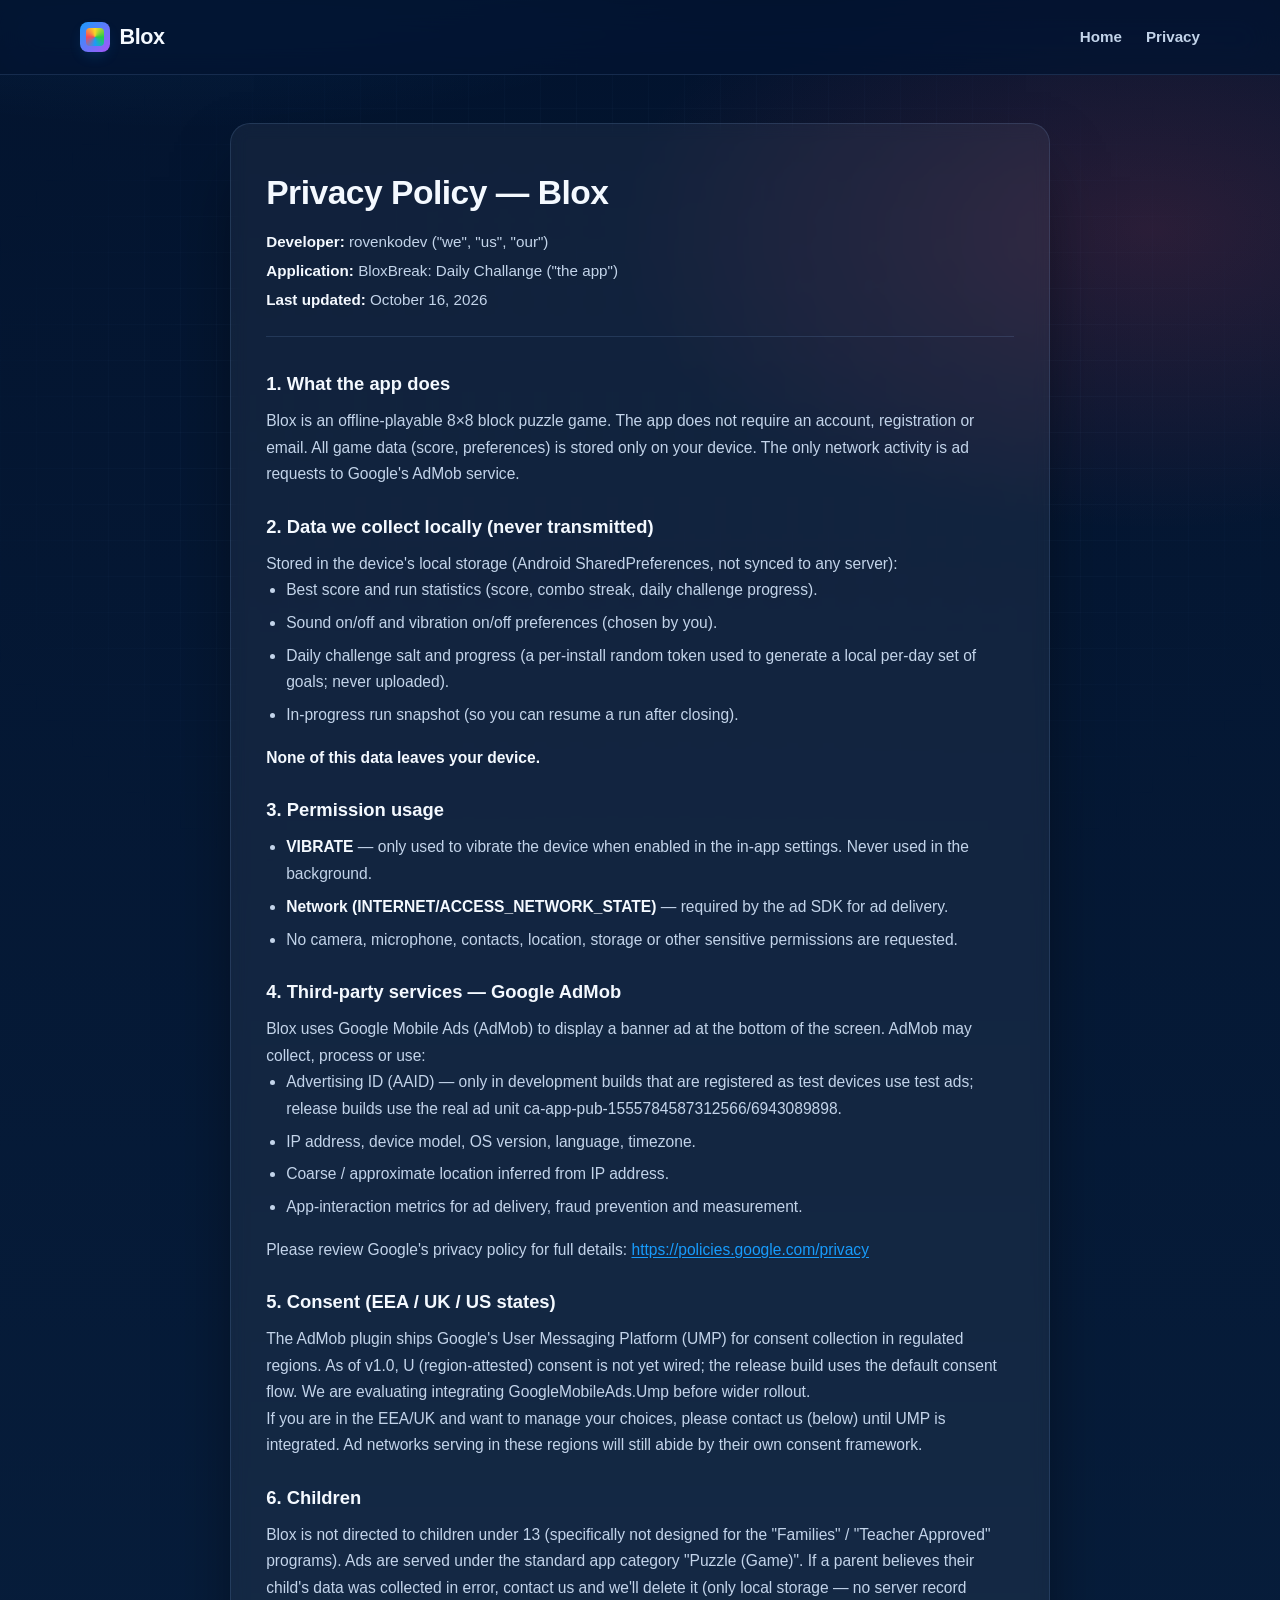
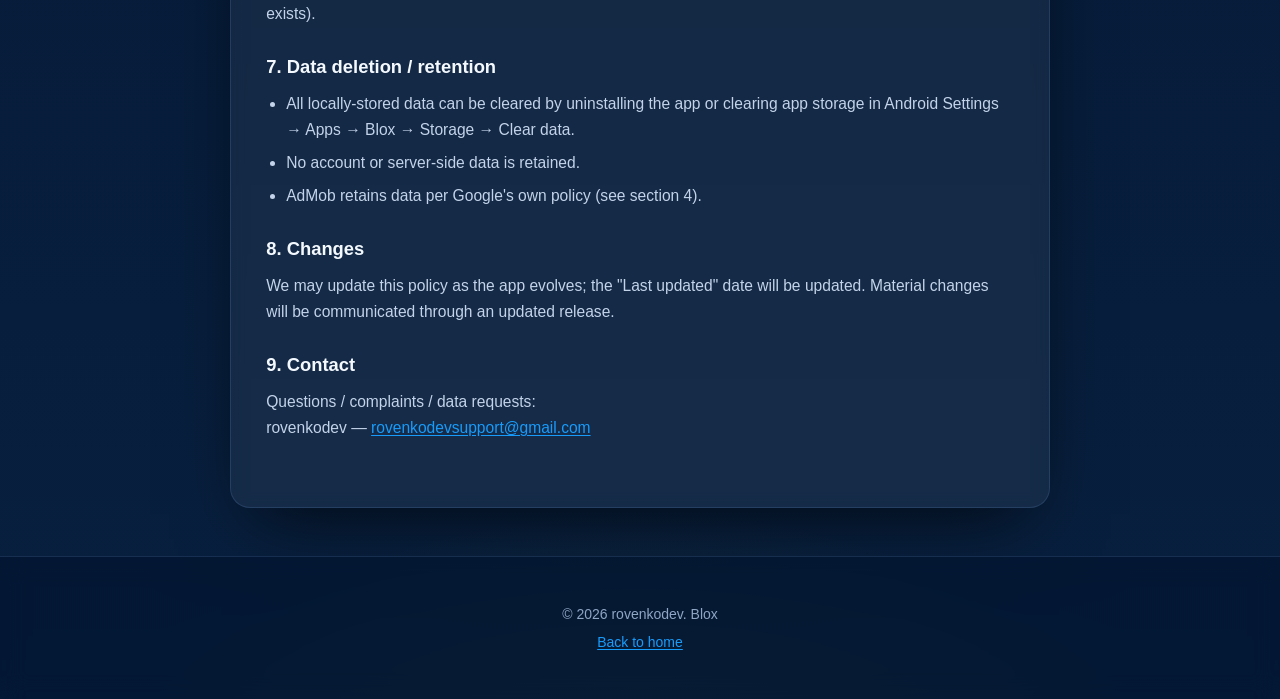
==== commit 3ae8ee69: "Rebuild hero as vector artwork with pointer-reactive blocks The hero no longer uses the banner PNG a" ====
--- a/privacypolicy.html
+++ b/privacypolicy.html
@@ -5,7 +5,9 @@
   <meta name="viewport" content="width=device-width, initial-scale=1.0" />
   <title>Privacy Policy — Blox</title>
   <meta name="description" content="Privacy policy for Blox, an offline-playable 8x8 block puzzle game for Android." />
-  <link rel="icon" type="image/png" href="favicon.png" />
+  <link rel="icon" href="assets/img/icon-32.png" sizes="32x32" type="image/png" />
+  <link rel="icon" href="assets/img/icon-32.webp" sizes="32x32" type="image/webp" />
+  <link rel="apple-touch-icon" href="assets/img/icon-180.png" />
   <link rel="stylesheet" href="assets/css/style.css" />
 </head>
 <body>
--- a/assets/css/style.css
+++ b/assets/css/style.css
@@ -1,31 +1,50 @@
 /* =========================
    Blox Website — Colorful Block Theme
-   Dark grid background with vibrant red / green / blue / yellow pieces
+   Palette derived from the hero banner artwork so the whole site
+   reads as one piece: the same navy ground, the same swoosh
+   colours, and the same plastic-block highlights.
    ========================= */
 :root {
-  --bg-0: #050812;
-  --bg-1: #0b1324;
-  --surface: rgba(255, 255, 255, 0.05);
-  --surface-2: rgba(255, 255, 255, 0.08);
-  --surface-strong: rgba(255, 255, 255, 0.10);
-  --border: rgba(255, 255, 255, 0.12);
-  --border-strong: rgba(255, 255, 255, 0.22);
-
-  --text: #f8fafc;
-  --text-2: #cbd5e1;
-  --text-3: #94a3b8;
-
-  --red: #ff5a5f;
-  --green: #3ddc84;
-  --blue: #38bdf8;
-  --yellow: #ffd60a;
-  --purple: #b388ff;
-  --orange: #ffb86b;
-
-  --glow-red: rgba(255, 90, 95, 0.30);
-  --glow-green: rgba(61, 220, 132, 0.28);
-  --glow-blue: rgba(56, 189, 248, 0.30);
-  --glow-yellow: rgba(255, 214, 10, 0.30);
+  /* Navy family, sampled from the hero artwork */
+  --bg-0: #03142f;
+  --bg-1: #08203f;
+  --surface: rgba(255, 255, 255, 0.055);
+  --surface-2: rgba(255, 255, 255, 0.09);
+  --surface-strong: rgba(255, 255, 255, 0.12);
+  --border: rgba(140, 190, 255, 0.14);
+  --border-strong: rgba(150, 200, 255, 0.26);
+
+  --text: #f4f9ff;
+  --text-2: #c3d4ea;
+  --text-3: #8fa6c4;
+
+  /* Swoosh + block colours, straight from the hero artwork */
+  --red: #f4485c;
+  --green: #24cc48;
+  --blue: #189cfc;
+  --yellow: #fcd824;
+  --purple: #a855f7;
+  --orange: #ff9a2e;
+
+  /* Light/dark stops of each plastic block, for the shared gradients */
+  --red-l: #ffb0ba;    --red-d: #b81a36;
+  --green-l: #b6f8c8;  --green-d: #0f8a42;
+  --blue-l: #a5efff;   --blue-d: #0582b4;
+  --yellow-l: #ffe98f; --yellow-d: #b07f00;
+  --purple-l: #e2b8ff; --purple-d: #6a17b4;
+  --orange-l: #ffcf8a; --orange-d: #d95f0a;
+
+  /* Deeper tones for filled surfaces that carry white text */
+  --blue-deep: #2273da;
+  --blue-deep-2: #0f3a86;
+  --blue-rim: #4aa3ff;
+
+  --glow-red: rgba(244, 72, 92, 0.32);
+  --glow-green: rgba(36, 204, 72, 0.30);
+  --glow-blue: rgba(24, 156, 252, 0.32);
+  --glow-yellow: rgba(252, 216, 36, 0.30);
+  --glow-purple: rgba(168, 85, 247, 0.30);
+  --glow-orange: rgba(255, 154, 46, 0.30);
 
   --radius: 20px;
   --radius-sm: 12px;
@@ -37,19 +56,22 @@
   --container: 1120px;
   --container-narrow: 820px;
   --header-h: 74px;
+
+  /* Navy sampled from the banner artwork — the hero's own ground */
+  --hero-navy: #01254a;
 }
 
 * { box-sizing: border-box; margin: 0; padding: 0; }
-html { scroll-behavior: smooth; }
+html { scroll-behavior: smooth; scroll-padding-top: var(--header-h); }
 body {
   margin: 0;
   font-family: "Inter", -apple-system, BlinkMacSystemFont, "Segoe UI", Roboto, "Helvetica Neue", Arial, sans-serif;
   line-height: 1.6;
   color: var(--text);
   background:
-    radial-gradient(1200px 600px at 15% -10%, rgba(56, 189, 248, 0.18), transparent 60%),
-    radial-gradient(900px 500px at 90% 10%, rgba(255, 90, 95, 0.16), transparent 60%),
-    radial-gradient(1000px 700px at 50% 110%, rgba(255, 214, 10, 0.12), transparent 60%),
+    radial-gradient(1200px 600px at 15% -10%, rgba(24, 156, 252, 0.20), transparent 60%),
+    radial-gradient(900px 500px at 90% 10%, rgba(244, 72, 92, 0.16), transparent 60%),
+    radial-gradient(1000px 700px at 50% 110%, rgba(252, 216, 36, 0.12), transparent 60%),
     linear-gradient(180deg, var(--bg-0), var(--bg-1));
   min-height: 100vh;
   overflow-x: hidden;
@@ -64,8 +86,8 @@
   pointer-events: none;
   z-index: -2;
   background-image:
-    linear-gradient(rgba(255, 255, 255, 0.04) 1px, transparent 1px),
-    linear-gradient(90deg, rgba(255, 255, 255, 0.04) 1px, transparent 1px);
+    linear-gradient(rgba(140, 190, 255, 0.05) 1px, transparent 1px),
+    linear-gradient(90deg, rgba(140, 190, 255, 0.05) 1px, transparent 1px);
   background-size: 36px 36px;
   mask-image: radial-gradient(ellipse at center, black 30%, transparent 80%);
   -webkit-mask-image: radial-gradient(ellipse at center, black 30%, transparent 80%);
@@ -85,12 +107,23 @@
 a { color: inherit; text-decoration: none; }
 img { display: block; max-width: 100%; height: auto; }
 
+/* Hidden SVG holding shared gradients/filter defs.
+   Must not affect layout: it is a replaced inline element, so it still
+   creates a line box unless it is taken out of flow. */
+.svg-defs {
+  position: absolute;
+  width: 0;
+  height: 0;
+  overflow: hidden;
+  pointer-events: none;
+}
+
 /* ---------- Header ---------- */
 .site-header {
   position: sticky;
   top: 0;
   z-index: 100;
-  background: rgba(5, 8, 18, 0.72);
+  background: rgba(3, 20, 47, 0.78);
   backdrop-filter: blur(18px) saturate(140%);
   -webkit-backdrop-filter: blur(18px) saturate(140%);
   border-bottom: 1px solid var(--border);
@@ -118,7 +151,7 @@
   width: 30px;
   height: 30px;
   border-radius: 8px;
-  background: linear-gradient(135deg, var(--blue), var(--red));
+  background: linear-gradient(135deg, var(--blue), var(--purple));
   box-shadow: 0 6px 16px -6px var(--glow-blue);
   position: relative;
   overflow: hidden;
@@ -158,100 +191,6 @@
   cursor: pointer;
 }
 /* ---------- Hero ---------- */
-.hero {
-  position: relative;
-  padding: 5.5rem 0 4rem;
-  text-align: center;
-  overflow: hidden;
-}
-
-.hero-pieces {
-  position: absolute;
-  inset: 0;
-  pointer-events: none;
-  z-index: 0;
-}
-.piece-float {
-  position: absolute;
-  opacity: 0.62;
-  filter: drop-shadow(0 12px 24px rgba(0, 0, 0, 0.5));
-  animation: floatY 7s ease-in-out infinite;
-  will-change: transform;
-}
-.piece-float:nth-child(2) { animation-duration: 8.5s; animation-delay: -1.2s; }
-.piece-float:nth-child(3) { animation-duration: 6.4s; animation-delay: -2.4s; }
-.piece-float:nth-child(4) { animation-duration: 9s; animation-delay: -3.1s; }
-.piece-float:nth-child(5) { animation-duration: 7.6s; animation-delay: -0.7s; }
-.piece-float:nth-child(6) { animation-duration: 8.2s; animation-delay: -4s; }
-
-@keyframes floatY {
-  0%, 100% { transform: translateY(0) rotate(var(--r, 0deg)); }
-  50% { transform: translateY(-16px) rotate(var(--r, 0deg)); }
-}
-
-.hero-content {
-  position: relative;
-  z-index: 1;
-}
-
-.hero-badge {
-  width: 156px;
-  height: 156px;
-  margin: 0 auto 1.75rem;
-  border-radius: 26%;
-  overflow: hidden;
-  box-shadow:
-    0 24px 60px -12px rgba(0, 0, 0, 0.6),
-    0 0 0 1px rgba(255, 255, 255, 0.15),
-    0 0 48px rgba(56, 189, 248, 0.25);
-  background: var(--surface);
-  animation: popIn 700ms cubic-bezier(0.2, 1.2, 0.3, 1) both;
-}
-.hero-badge img {
-  width: 100%;
-  height: 100%;
-  object-fit: cover;
-}
-
-@keyframes popIn {
-  from { opacity: 0; transform: scale(0.82) translateY(12px); }
-  to   { opacity: 1; transform: none; }
-}
-
-.hero h1 {
-  font-size: clamp(3.2rem, 9vw, 5.6rem);
-  font-weight: 900;
-  letter-spacing: -2px;
-  line-height: 1;
-  margin: 0 0 0.75rem;
-  background: linear-gradient(180deg, #ffffff, #b9c6e6);
-  -webkit-background-clip: text;
-  background-clip: text;
-  color: transparent;
-}
-.hero h1 .accent {
-  background: linear-gradient(100deg, var(--red), var(--yellow), var(--green), var(--blue));
-  -webkit-background-clip: text;
-  background-clip: text;
-  color: transparent;
-}
-
-.tagline {
-  font-size: clamp(1.15rem, 2.2vw, 1.5rem);
-  color: var(--text-2);
-  margin: 0 auto 1rem;
-  max-width: 640px;
-  font-weight: 500;
-}
-
-.description {
-  font-size: 1.05rem;
-  color: var(--text-3);
-  max-width: 600px;
-  margin: 0 auto 2rem;
-  line-height: 1.7;
-}
-
 .cta-group {
   display: flex;
   gap: 1rem;
@@ -289,22 +228,33 @@
 .btn:hover::after { transform: translateX(120%); }
 
 .btn-primary {
-  background: linear-gradient(135deg, var(--blue), #6366f1);
-  border-color: rgba(255, 255, 255, 0.18);
+  /* Brighter face + a bright rim + a strong blue glow, so the button reads
+     clearly against the navy hero it sits on. White text stays AA on both
+     ends of the gradient (4.63:1 lightest, 10.66:1 darkest). */
+  background: linear-gradient(135deg, var(--blue-deep), var(--blue-deep-2));
+  border-color: var(--blue-rim);
   color: #fff;
-  box-shadow: 0 12px 30px -8px var(--glow-blue);
+  box-shadow:
+    0 14px 34px -8px var(--glow-blue),
+    0 0 0 1px var(--blue-rim);
 }
 .btn-primary:hover {
   transform: translateY(-2px);
-  box-shadow: 0 18px 40px -8px var(--glow-blue);
+  box-shadow:
+    0 20px 46px -8px var(--glow-blue),
+    0 0 0 2px var(--blue-rim);
 }
 .btn-secondary {
-  background: var(--surface-2);
-  border-color: var(--border-strong);
+  /* A translucent light plate with a bright rim: clearly secondary to the
+     primary, but unmistakable against the navy. */
+  background: rgba(140, 190, 255, 0.14);
+  border-color: rgba(160, 210, 255, 0.5);
   color: var(--text);
+  box-shadow: 0 10px 26px -12px rgba(0, 0, 0, 0.6);
 }
 .btn-secondary:hover {
-  background: var(--surface-strong);
+  background: rgba(150, 200, 255, 0.22);
+  border-color: rgba(180, 220, 255, 0.7);
   transform: translateY(-2px);
 }
 
@@ -324,6 +274,7 @@
 /* ---------- Section heads ---------- */
 .section {
   padding: 5rem 0;
+  scroll-margin-top: var(--header-h);
 }
 .section-head {
   text-align: center;
@@ -380,15 +331,28 @@
   height: auto;
   max-width: 96px;
   max-height: 96px;
-  filter: drop-shadow(0 8px 18px rgba(0, 0, 0, 0.45));
-}
-
+  filter: drop-shadow(0 10px 18px rgba(0, 0, 0, 0.5));
+}
+
+/* Showcase pieces use the same gradient faces as the hero blocks */
 .piece rect {
   fill: currentColor;
-  stroke: rgba(0, 0, 0, 0.35);
+  stroke: rgba(0, 0, 0, 0.4);
   stroke-width: 2px;
   stroke-linejoin: round;
 }
+.piece-red rect { fill: url(#p-red); }
+.piece-green rect { fill: url(#p-green); }
+.piece-blue rect { fill: url(#p-blue); }
+.piece-yellow rect { fill: url(#p-yellow); }
+.piece-purple rect { fill: url(#p-purple); }
+.piece-orange rect { fill: url(#p-orange); }
+
+/* Specular bevel, matching the lit-plastic look of the hero artwork */
+.piece-art svg.piece {
+  filter: url(#p-plastic) drop-shadow(0 10px 18px rgba(0, 0, 0, 0.5));
+}
+
 .piece-red { color: var(--red); }
 .piece-green { color: var(--green); }
 .piece-blue { color: var(--blue); }
@@ -447,7 +411,9 @@
   height: 22px;
   border-radius: 4px;
   background: currentColor;
-  box-shadow: inset 0 -2px 0 rgba(0,0,0,0.25);
+  box-shadow:
+    inset 0 2px 0 rgba(255, 255, 255, 0.4),
+    inset 0 -2px 0 rgba(0, 0, 0, 0.28);
 }
 .feature-card h3 {
   font-size: 1.05rem;
@@ -467,6 +433,7 @@
 .icon-blue { color: var(--blue); }
 .icon-yellow { color: var(--yellow); }
 .icon-purple { color: var(--purple); }
+.icon-orange { color: var(--orange); }
 
 /* ---------- Steps ---------- */
 .steps {
@@ -495,6 +462,11 @@
   color: var(--text-3);
   letter-spacing: 1px;
   margin-bottom: 0.6rem;
+  background: linear-gradient(135deg, var(--blue), #c084fc);
+  -webkit-background-clip: text;
+  background-clip: text;
+  color: transparent;
+  width: fit-content;
 }
 .step-card h3 {
   font-size: 1.05rem;
@@ -561,7 +533,7 @@
 /* ---------- Footer ---------- */
 .site-footer {
   border-top: 1px solid var(--border);
-  background: rgba(5, 8, 18, 0.6);
+  background: rgba(3, 20, 47, 0.66);
   backdrop-filter: blur(12px);
   padding: 2.5rem 0;
   margin-top: 2rem;
@@ -581,15 +553,23 @@
 
 /* ---------- Responsive ---------- */
 @media (max-width: 760px) {
-  .hero { padding: 4rem 0 3rem; }
-  .hero-badge { width: 120px; height: 120px; }
-  .piece-float { transform: scale(0.7); }
-  .piece-float:nth-child(n) { transform: scale(0.7); }
   .section { padding: 3.5rem 0; }
   .policy-card { padding: 1.6rem 1.2rem; }
+
+  /* Performance: reduce paint/compositing cost on mobile */
+  body::before { display: none; }
+  .site-header,
+  .site-footer,
+  .piece-card,
+  .feature-card,
+  .step-card,
+  .policy-card {
+    backdrop-filter: none;
+    -webkit-backdrop-filter: none;
+  }
+  .site-header { background: rgba(3, 20, 47, 0.96); }
 }
 @media (max-width: 480px) {
-  .piece-float { display: none; }
   .nav { gap: 1rem; }
 }
 
@@ -610,35 +590,208 @@
     gap: 0.75rem;
   }
   .logo { flex: 1 1 auto; }
-  .nav-toggle { display: inline-flex; }
+  .nav-toggle {
+    display: inline-flex;
+    position: relative;
+    z-index: 301;
+  }
   .nav {
     display: none;
-    position: absolute;
-    top: 100%;
-    left: 0;
-    right: 0;
+    position: fixed;
+    inset: 0;
+    width: 100%;
+    height: 100vh;
+    height: 100dvh;
     flex-direction: column;
     align-items: center;
-    gap: 0.35rem;
+    justify-content: center;
+    gap: 0.75rem;
     margin: 0;
-    padding: 1rem 1rem 1.25rem;
-    background: rgba(5, 8, 18, 0.92);
-    backdrop-filter: blur(18px) saturate(140%);
-    -webkit-backdrop-filter: blur(18px) saturate(140%);
-    border-bottom: 1px solid var(--border);
-    z-index: 99;
+    padding: 2rem 1.5rem;
+    background: var(--bg-0);
+    border: none;
+    border-bottom: none;
+    backdrop-filter: none;
+    -webkit-backdrop-filter: none;
+    z-index: 300;
+    overflow-y: auto;
   }
   .container { padding-inline: 1rem; }
   .nav.is-open { display: flex; }
   .nav a {
     display: block;
     width: 100%;
+    max-width: 320px;
     text-align: center;
-    padding: 0.5rem 0.75rem;
+    padding: 1rem 1.25rem;
+    font-size: 1.25rem;
     font-weight: 700;
     background: transparent;
-    border: none;
-    border-radius: 0;
+    border: 1px solid var(--border);
+    border-radius: var(--radius-sm);
   }
-  .nav a:hover { color: var(--text); }
-}
+  .nav a:hover { color: var(--text); background: var(--surface-2); }
+}
+/* Prevent background scroll when menu open */
+body.nav-open { overflow: hidden; }
+
+/* =========================
+   Hero - glossy banner artwork
+   Hand-authored vector art (swooshes + 3D blocks) with the
+   wordmark layered on top, art-directed per breakpoint.
+   The CTA row sits on the artwork's own navy so it reads as
+   part of the hero rather than a separate block below it.
+   ========================= */
+
+.hero {
+  position: relative;
+  display: flex;
+  flex-direction: column;
+  align-items: stretch;
+  min-height: 0;
+  margin: 0;
+  padding: 0;
+  text-align: center;
+  background: var(--hero-navy);
+  overflow: hidden;
+}
+
+/* Visually hidden, but available to screen readers */
+.sr-only {
+  position: absolute;
+  width: 1px;
+  height: 1px;
+  padding: 0;
+  margin: -1px;
+  overflow: hidden;
+  clip: rect(0, 0, 0, 0);
+  white-space: nowrap;
+  border: 0;
+}
+
+/* Artwork band ------------------------------------------------------ */
+.hero-art-wrap {
+  position: relative;
+  display: block;
+  width: 100%;
+  overflow: hidden;
+}
+
+/* The vector backdrop: swooshes + glossy 3D blocks (inlined SVG) */
+.hero-svg {
+  display: block;
+  width: 100%;
+  height: auto;
+}
+
+/* Only one art direction is shown at a time */
+.hero-svg--mobile { display: none; }
+@media (max-width: 700px) {
+  .hero-svg--desktop { display: none; }
+  .hero-svg--mobile { display: block; }
+}
+
+/* Merged 3D blocks: each is one solid path, no cell seams */
+.b-side { fill: #04101f; opacity: 0.9; }
+.b-gloss { fill: url(#d-gloss-fill); }
+.b-rim { fill: url(#d-rim-fill); }
+
+.hero-svg--mobile .b-gloss { fill: url(#m-gloss-fill); }
+.hero-svg--mobile .b-rim { fill: url(#m-rim-fill); }
+
+/* Pointer parallax: script.js sets --px/--py (translate), --rot and --sc.
+   The transform is in SVG user units, so the values are scaled by the script
+   to keep the effect identical on phone and desktop. */
+.hero-block {
+  transform: translate(var(--px, 0px), var(--py, 0px)) rotate(var(--rot, 0deg)) scale(var(--sc, 1));
+  transform-box: fill-box;
+  transform-origin: center;
+  transition: transform 260ms cubic-bezier(0.2, 0.8, 0.2, 1);
+  will-change: transform;
+}
+
+/* Cursor spotlight over the hero art */
+.hero-art-wrap::after {
+  content: "";
+  position: absolute;
+  inset: 0;
+  pointer-events: none;
+  z-index: 1;
+  background: radial-gradient(
+    340px circle at var(--mx, 50%) var(--my, 50%),
+    rgba(120, 200, 255, 0.16),
+    transparent 70%
+  );
+  opacity: 0;
+  transition: opacity 300ms ease;
+}
+.hero-art-wrap.is-lit::after { opacity: 1; }
+
+/* The wordmark, centred over the backdrop */
+.hero-heading {
+  position: absolute;
+  inset: 0;
+  margin: 0;
+  padding: 0;
+  z-index: 2;
+  pointer-events: none;
+}
+
+.hero-wordmark {
+  position: absolute;
+  top: 42%;
+  left: 50%;
+  transform: translate(-50%, -50%);
+  display: block;
+  width: 54%;
+  height: auto;
+  filter: drop-shadow(0 18px 34px rgba(0, 0, 0, 0.55));
+}
+
+/* CTA row, sitting on the artwork's own navy shelf */
+.hero-cta {
+  position: absolute;
+  left: 50%;
+  bottom: 13.5%;
+  transform: translateX(-50%);
+  z-index: 2;
+  display: flex;
+  gap: 1rem;
+  justify-content: center;
+  flex-wrap: wrap;
+  width: max-content;
+  max-width: 90%;
+}
+
+/* Mouse parallax (driven by script.js) - fine-pointer devices only.
+   The slight bleed keeps the offset from exposing an edge. */
+@media (hover: hover) and (pointer: fine) {
+  .hero-art {
+    width: calc(100% + 32px);
+    margin-left: -16px;
+    transition: transform 240ms cubic-bezier(0.2, 0.8, 0.2, 1);
+    will-change: transform;
+  }
+}
+
+/* ---------- Hero responsive ---------- */
+@media (max-width: 900px) {
+  .hero-wordmark { width: 58%; }
+}
+@media (max-width: 700px) {
+  /* Portrait layout: logo in the upper third, buttons in the lower third,
+     with clean navy between them. */
+  .hero-wordmark { top: 29%; width: 72%; }
+  .hero-cta { bottom: 15%; gap: 0.6rem; }
+  .hero-cta .btn { padding: 0.7rem 1.1rem; font-size: 0.9rem; }
+}
+@media (max-width: 480px) {
+  .hero-cta { flex-direction: column; width: auto; max-width: 86%; }
+  .hero-cta .btn {
+    width: 100%;
+    text-align: center;
+    padding: 0.8rem 0.9rem;
+    font-size: 0.88rem;
+    white-space: nowrap;
+  }
+}
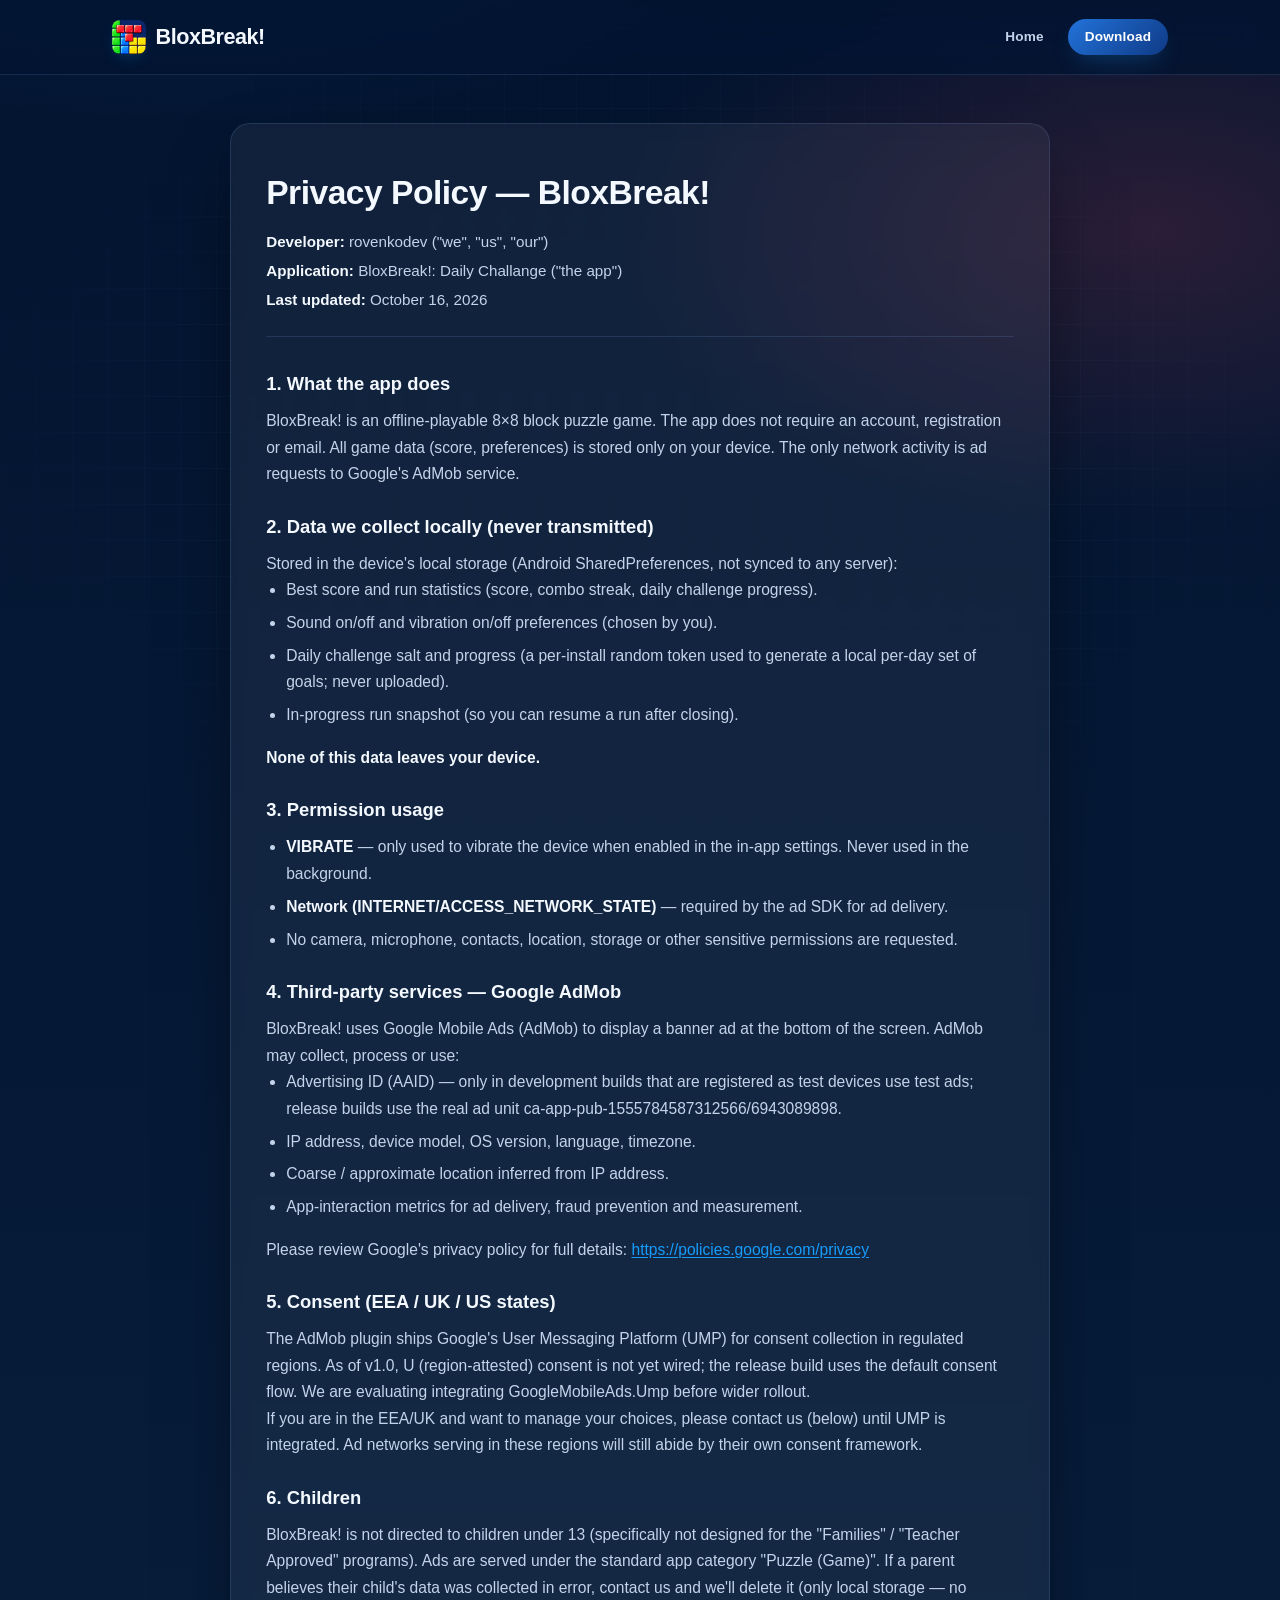
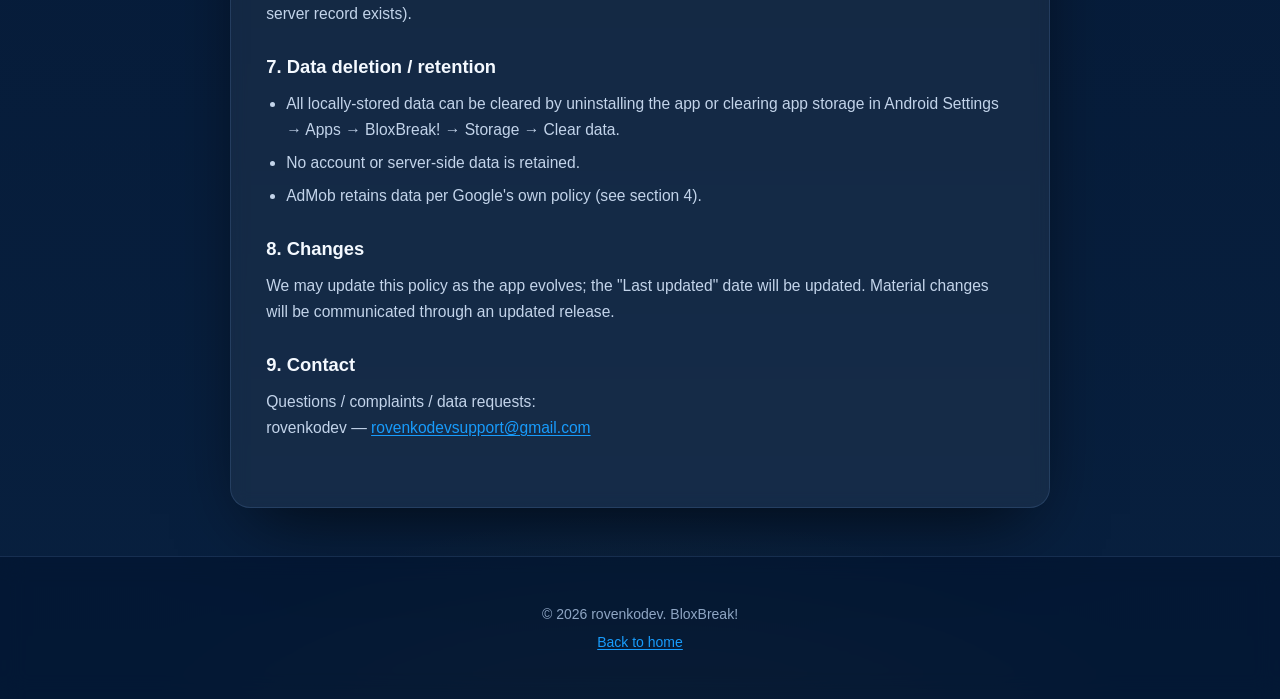
==== commit a9a72730: "Update navbar download button: flat style, no border, Inter font" ====
--- a/privacypolicy.html
+++ b/privacypolicy.html
@@ -3,8 +3,8 @@
 <head>
   <meta charset="UTF-8" />
   <meta name="viewport" content="width=device-width, initial-scale=1.0" />
-  <title>Privacy Policy — Blox</title>
-  <meta name="description" content="Privacy policy for Blox, an offline-playable 8x8 block puzzle game for Android." />
+  <title>Privacy Policy — BloxBreak!</title>
+  <meta name="description" content="Privacy policy for BloxBreak!, an offline-playable 8x8 block puzzle game for Android." />
   <link rel="icon" href="assets/img/icon-32.png" sizes="32x32" type="image/png" />
   <link rel="icon" href="assets/img/icon-32.webp" sizes="32x32" type="image/webp" />
   <link rel="apple-touch-icon" href="assets/img/icon-180.png" />
@@ -14,13 +14,13 @@
   <header class="site-header">
     <div class="container header-inner">
       <a href="/" class="logo">
-        <span class="logo-mark" aria-hidden="true"></span>
-        Blox
+        <img class="logo-mark" src="BloxBreak!AppIcon.png" alt="" aria-hidden="true" />
+        BloxBreak!
       </a>
       <button class="nav-toggle" id="nav-toggle" aria-label="Toggle menu" aria-expanded="false" type="button">&#9776;</button>
       <nav class="nav" id="site-nav">
         <a href="/">Home</a>
-        <a href="privacypolicy.html">Privacy</a>
+        <a href="#" class="btn-download">Download</a>
       </nav>
     </div>
   </header>
@@ -28,16 +28,16 @@
   <main class="container" style="padding: 3rem 1.5rem 1rem;">
     <div class="policy-card container-narrow" style="max-width:var(--container-narrow); margin:0 auto;">
       <header class="policy-header">
-        <h1>Privacy Policy — Blox</h1>
+        <h1>Privacy Policy — BloxBreak!</h1>
         <p><strong>Developer:</strong> rovenkodev ("we", "us", "our")</p>
-        <p><strong>Application:</strong> BloxBreak: Daily Challange ("the app")</p>
+        <p><strong>Application:</strong> BloxBreak!: Daily Challange ("the app")</p>
         <p><strong>Last updated:</strong> October 16, 2026</p>
       </header>
 
       <section>
         <h2>1. What the app does</h2>
         <p>
-          Blox is an offline-playable 8×8 block puzzle game. The app does not require an account,
+          BloxBreak! is an offline-playable 8×8 block puzzle game. The app does not require an account,
           registration or email. All game data (score, preferences) is stored only on your device.
           The only network activity is ad requests to Google's AdMob service.
         </p>
@@ -69,7 +69,7 @@
       <section>
         <h2>4. Third-party services — Google AdMob</h2>
         <p>
-          Blox uses Google Mobile Ads (AdMob) to display a banner ad at the bottom of the screen.
+          BloxBreak! uses Google Mobile Ads (AdMob) to display a banner ad at the bottom of the screen.
           AdMob may collect, process or use:
         </p>
         <ul>
@@ -100,7 +100,7 @@
       <section>
         <h2>6. Children</h2>
         <p>
-          Blox is not directed to children under 13 (specifically not designed for the "Families" /
+          BloxBreak! is not directed to children under 13 (specifically not designed for the "Families" /
           "Teacher Approved" programs). Ads are served under the standard app category "Puzzle (Game)".
           If a parent believes their child's data was collected in error, contact us and we'll delete it
           (only local storage — no server record exists).
@@ -110,7 +110,7 @@
       <section>
         <h2>7. Data deletion / retention</h2>
         <ul>
-          <li>All locally-stored data can be cleared by uninstalling the app or clearing app storage in Android Settings → Apps → Blox → Storage → Clear data.</li>
+          <li>All locally-stored data can be cleared by uninstalling the app or clearing app storage in Android Settings → Apps → BloxBreak! → Storage → Clear data.</li>
           <li>No account or server-side data is retained.</li>
           <li>AdMob retains data per Google's own policy (see section 4).</li>
         </ul>
@@ -136,7 +136,7 @@
 
   <footer class="site-footer">
     <div class="container footer-inner">
-      <p>&copy; 2026 rovenkodev. Blox</p>
+      <p>&copy; 2026 rovenkodev. BloxBreak!</p>
       <p><a href="/">Back to home</a></p>
     </div>
   </footer>
--- a/assets/css/style.css
+++ b/assets/css/style.css
@@ -1,5 +1,5 @@
 /* =========================
-   Blox Website — Colorful Block Theme
+   BloxBreak! â€” Colorful Block Theme
    Palette derived from the hero banner artwork so the whole site
    reads as one piece: the same navy ground, the same swoosh
    colours, and the same plastic-block highlights.
@@ -57,7 +57,7 @@
   --container-narrow: 820px;
   --header-h: 74px;
 
-  /* Navy sampled from the banner artwork — the hero's own ground */
+  /* Navy sampled from the banner artwork â€” the hero's own ground */
   --hero-navy: #01254a;
 }
 
@@ -133,7 +133,7 @@
   display: flex;
   align-items: center;
   justify-content: space-between;
-  padding: 0.9rem 0;
+  padding: 0.9rem 2rem;
   gap: 1rem;
   min-height: var(--header-h);
 }
@@ -148,34 +148,29 @@
   color: var(--text);
 }
 .logo-mark {
-  width: 30px;
-  height: 30px;
+  width: 34px;
+  height: 34px;
   border-radius: 8px;
-  background: linear-gradient(135deg, var(--blue), var(--purple));
+  object-fit: cover;
   box-shadow: 0 6px 16px -6px var(--glow-blue);
-  position: relative;
-  overflow: hidden;
-}
-.logo-mark::after {
-  content: "";
-  position: absolute;
-  inset: 6px;
-  border-radius: 4px;
-  background: conic-gradient(from 0deg, var(--yellow), var(--green), var(--blue), var(--red), var(--yellow));
+  flex: 0 0 auto;
 }
 
 .nav {
   display: flex;
   gap: 1.5rem;
   align-items: center;
-}
-.nav a {
+
+}
+.nav a:not(.btn-download) {
   color: var(--text-2);
-  font-size: 0.95rem;
-  font-weight: 700;
+  font-family: "Inter", -apple-system, BlinkMacSystemFont, "Segoe UI", Roboto, "Helvetica Neue", Arial, sans-serif;
+  font-size: 0.85rem;
+  font-weight: 800;
+  letter-spacing: 0.2px;
   transition: color var(--transition);
 }
-.nav a:hover { color: var(--text); }
+.nav a:not(.btn-download):hover { color: var(--text); }
 
 /* Mobile menu toggle (hidden on desktop) */
 .nav-toggle {
@@ -258,6 +253,53 @@
   transform: translateY(-2px);
 }
 
+/* ---------- Download button (navbar) ---------- */
+.nav .btn-download {
+  /* Flat 2D button, consistent with the rest of the site */
+  display: inline-flex;
+  align-items: center;
+  justify-content: center;
+  gap: 0.4rem;
+  padding: 0.45rem 1.05rem;
+  font-size: 0.85rem;
+  font-weight: 800;
+  letter-spacing: 0.2px;
+  font-family: "Inter", -apple-system, BlinkMacSystemFont, "Segoe UI", Roboto, "Helvetica Neue", Arial, sans-serif;
+  color: #fff;
+  text-decoration: none;
+  border-radius: var(--radius-pill);
+  border: none;
+  background: linear-gradient(135deg, var(--blue-deep), var(--blue-deep-2));
+  box-shadow:
+    0 10px 24px -8px var(--glow-blue);
+  transform: translateY(0);
+  transition: transform var(--transition), box-shadow var(--transition), filter var(--transition), background var(--transition);
+  white-space: nowrap;
+  min-width: 0;
+  position: relative;
+  overflow: hidden;
+}
+.nav .btn-download:hover {
+  filter: brightness(1.08);
+  transform: translateY(-2px);
+  box-shadow:
+    0 16px 34px -8px var(--glow-blue);
+}
+.nav .btn-download:active {
+  transform: scale(0.98);
+  box-shadow:
+    0 6px 16px -8px var(--glow-blue);
+}
+@media (max-width: 760px) {
+  .nav .btn-download {
+    width: 100%;
+    max-width: 320px;
+    padding: 0.85rem 1.25rem;
+    font-size: 0.95rem;
+    text-align: center;
+  }
+}
+
 /* play badge */
 .btn .play-icon {
   width: 20px;
@@ -552,6 +594,30 @@
 .footer-inner a:hover { color: var(--yellow); }
 
 /* ---------- Responsive ---------- */
+
+
+/* ---------- Wide Tablet/Intermediate (1120px - 1025px) ---------- */
+@media (max-width: 1120px) {
+  .header-inner {
+    padding: 0.9rem 1.25rem;
+    gap: 0.75rem;           /* reduced from 1rem */
+  }
+  .nav {
+    gap: 1.25rem;           /* reduced from 1.5rem */
+  }
+}
+
+/* ---------- Intermediate (1080px - 1121px) ---------- */
+@media (max-width: 1080px) {
+  .header-inner {
+    padding: 0.9rem 1rem;
+    gap: 0.5rem;
+  }
+  .nav {
+    gap: 1rem;
+  }
+}
+
 @media (max-width: 760px) {
   .section { padding: 3.5rem 0; }
   .policy-card { padding: 1.6rem 1.2rem; }
@@ -587,6 +653,7 @@
   .header-inner {
     flex-wrap: wrap;
     align-items: center;
+    padding: 0.9rem 1.25rem;
     gap: 0.75rem;
   }
   .logo { flex: 1 1 auto; }
@@ -618,19 +685,42 @@
   }
   .container { padding-inline: 1rem; }
   .nav.is-open { display: flex; }
-  .nav a {
+  .nav a:not(.btn-download) {
     display: block;
     width: 100%;
     max-width: 320px;
     text-align: center;
     padding: 1rem 1.25rem;
     font-size: 1.25rem;
-    font-weight: 700;
+    font-weight: 800;
+    letter-spacing: 0.2px;
     background: transparent;
-    border: 1px solid var(--border);
-    border-radius: var(--radius-sm);
-  }
-  .nav a:hover { color: var(--text); background: var(--surface-2); }
+    border: none;
+    border-radius: 0;
+  }
+  .nav a:not(.btn-download):hover { color: var(--text); background: var(--surface-2); }
+}
+/* ---------- Tablet/Intermediate ---------- */
+@media (max-width: 1024px) {
+  .container {
+    padding: 0 1rem;
+  }
+  .header-inner {
+    flex-wrap: wrap;
+    padding: 0.9rem 1rem;
+    gap: 0.5rem;
+    align-items: center;
+    justify-content: space-between;
+.header-inner .logo {
+    min-width: 0;
+  }
+  }
+  .nav {
+    gap: 1rem;
+  }
+  .nav a:not(.btn-download) {
+    min-width: 0;
+  }
 }
 /* Prevent background scroll when menu open */
 body.nav-open { overflow: hidden; }
